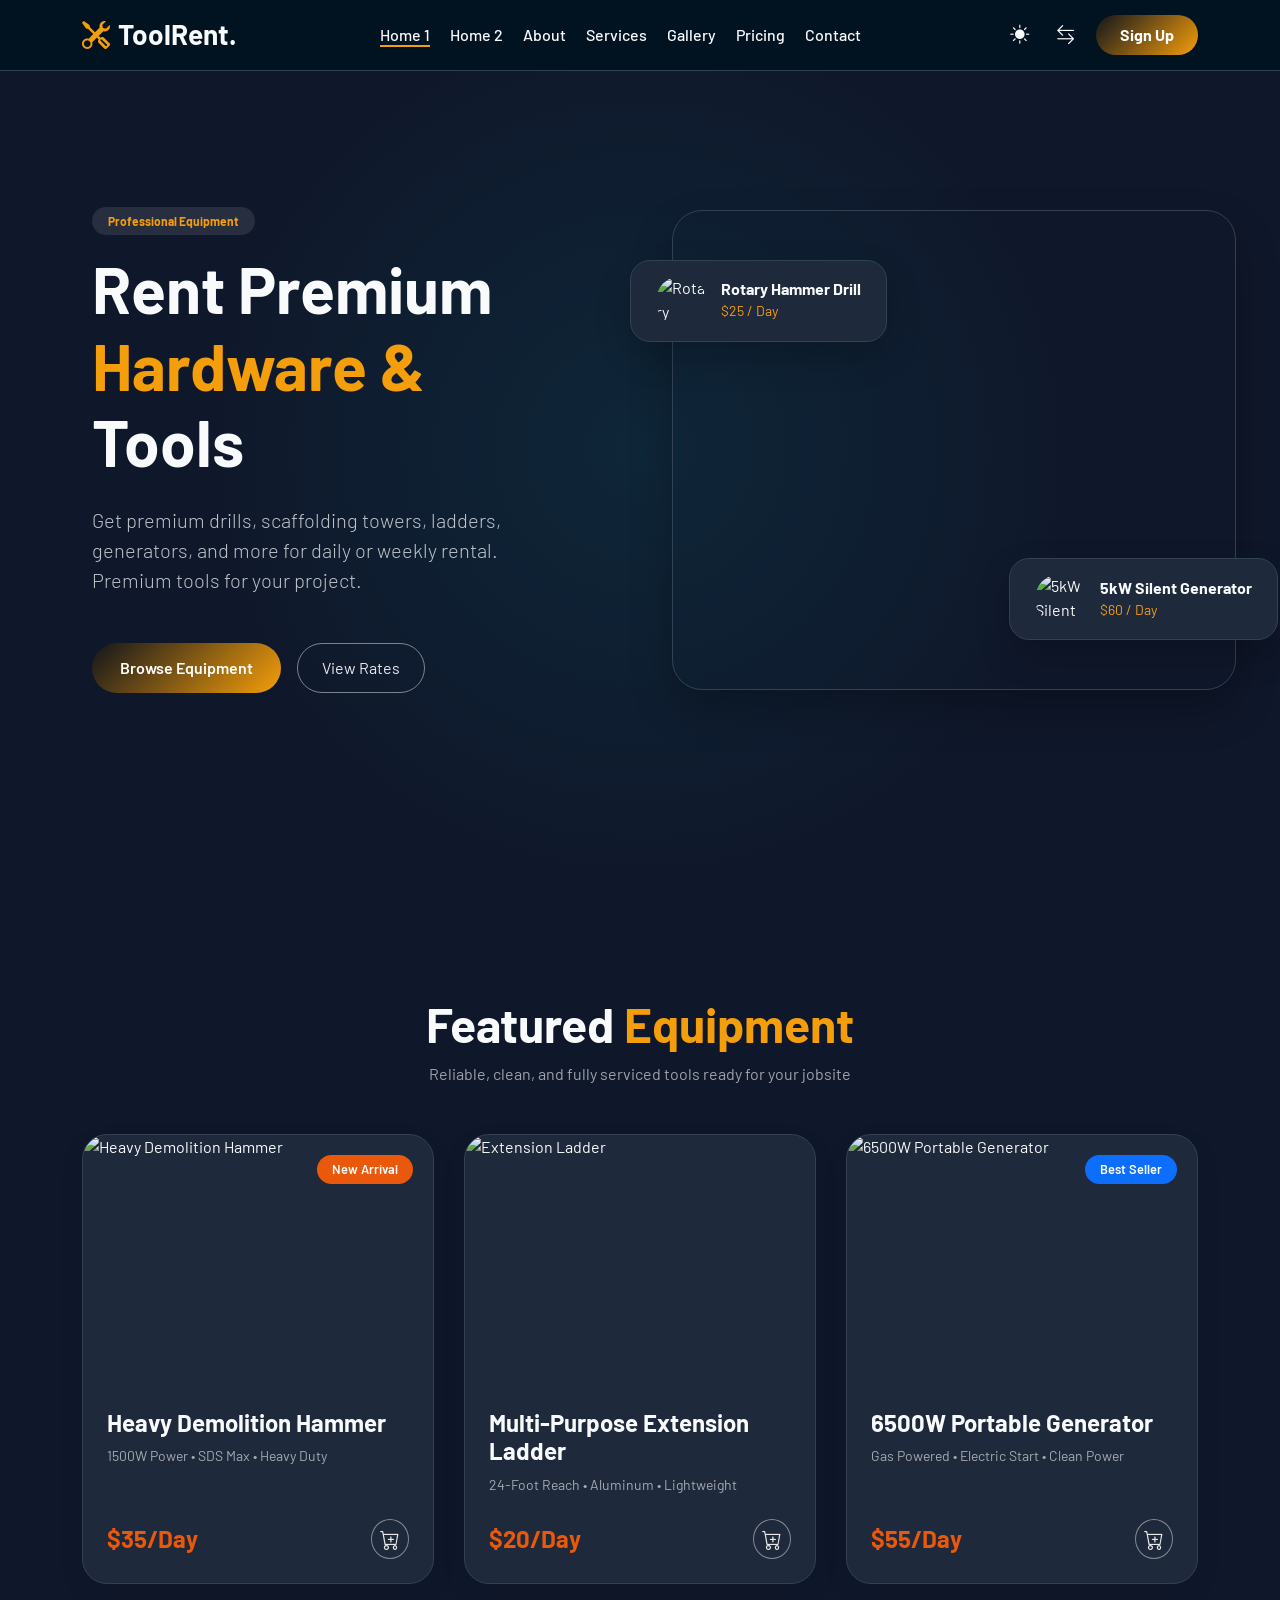
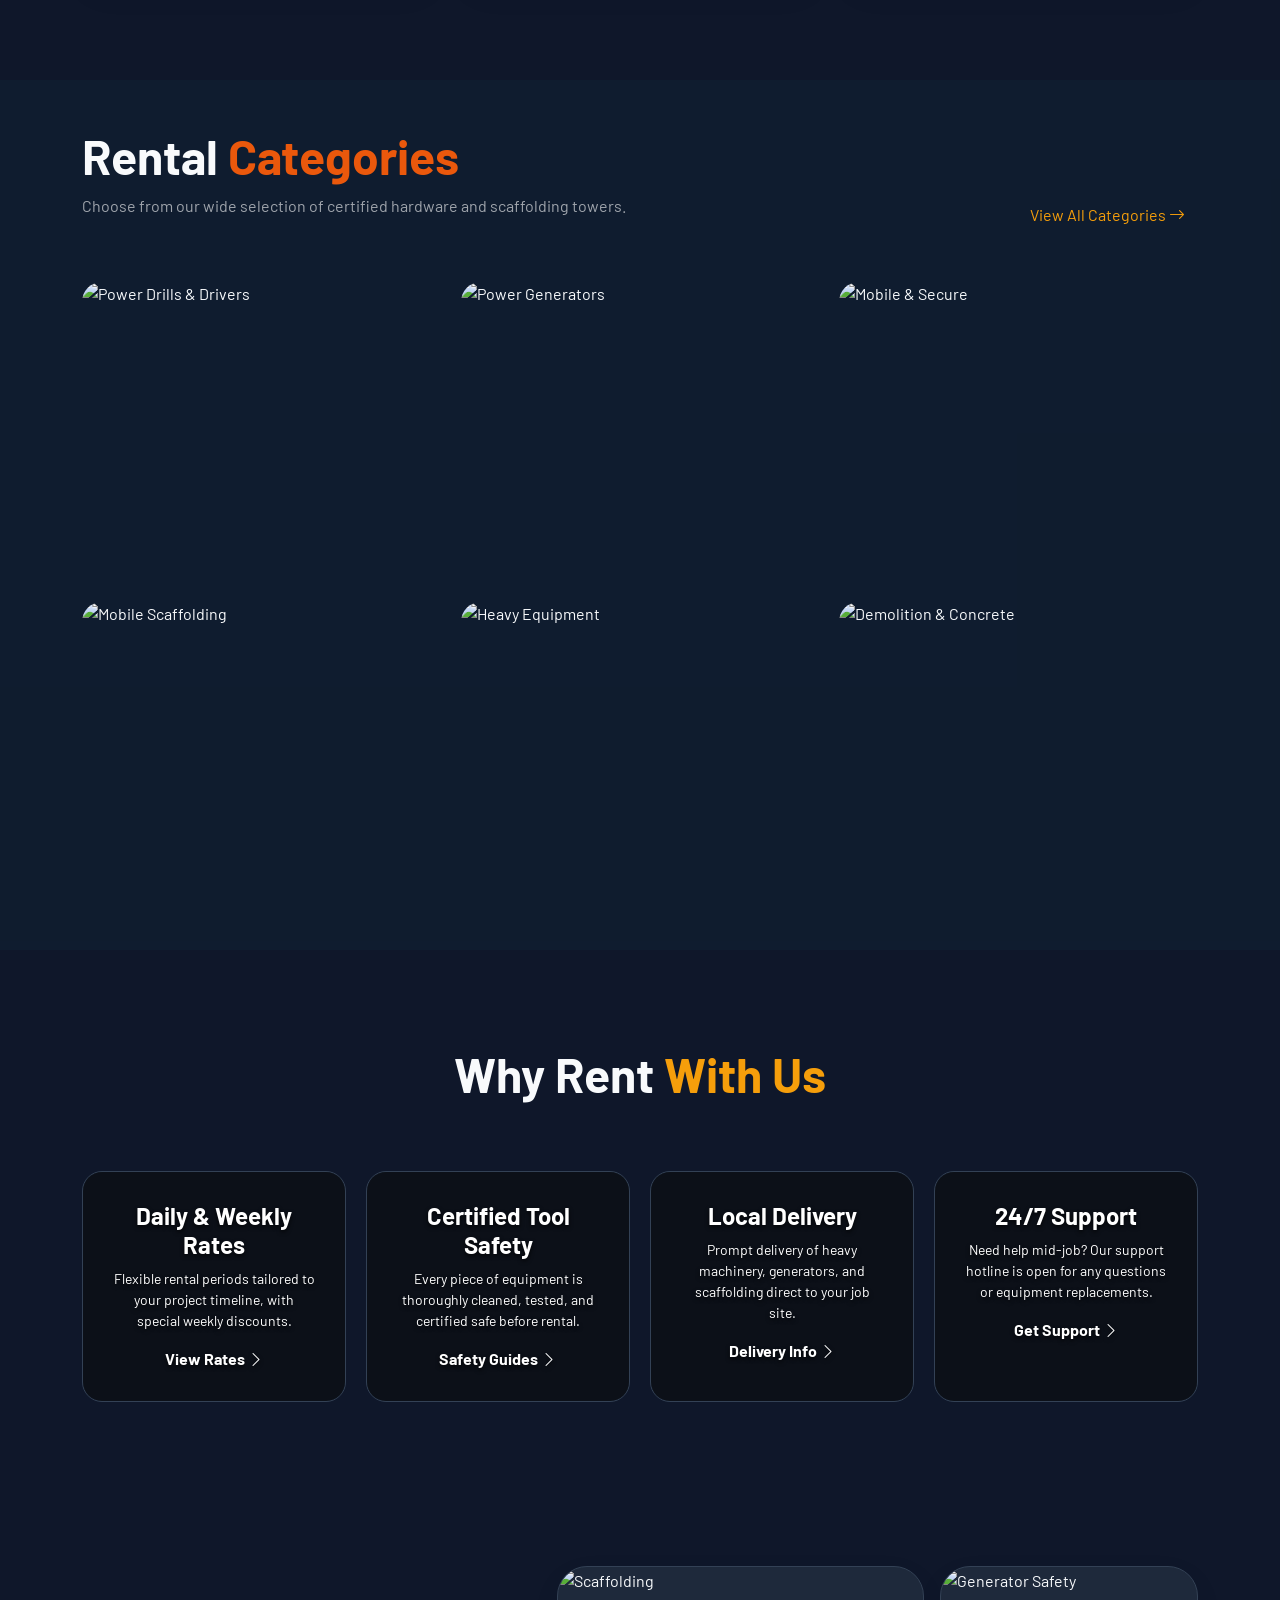
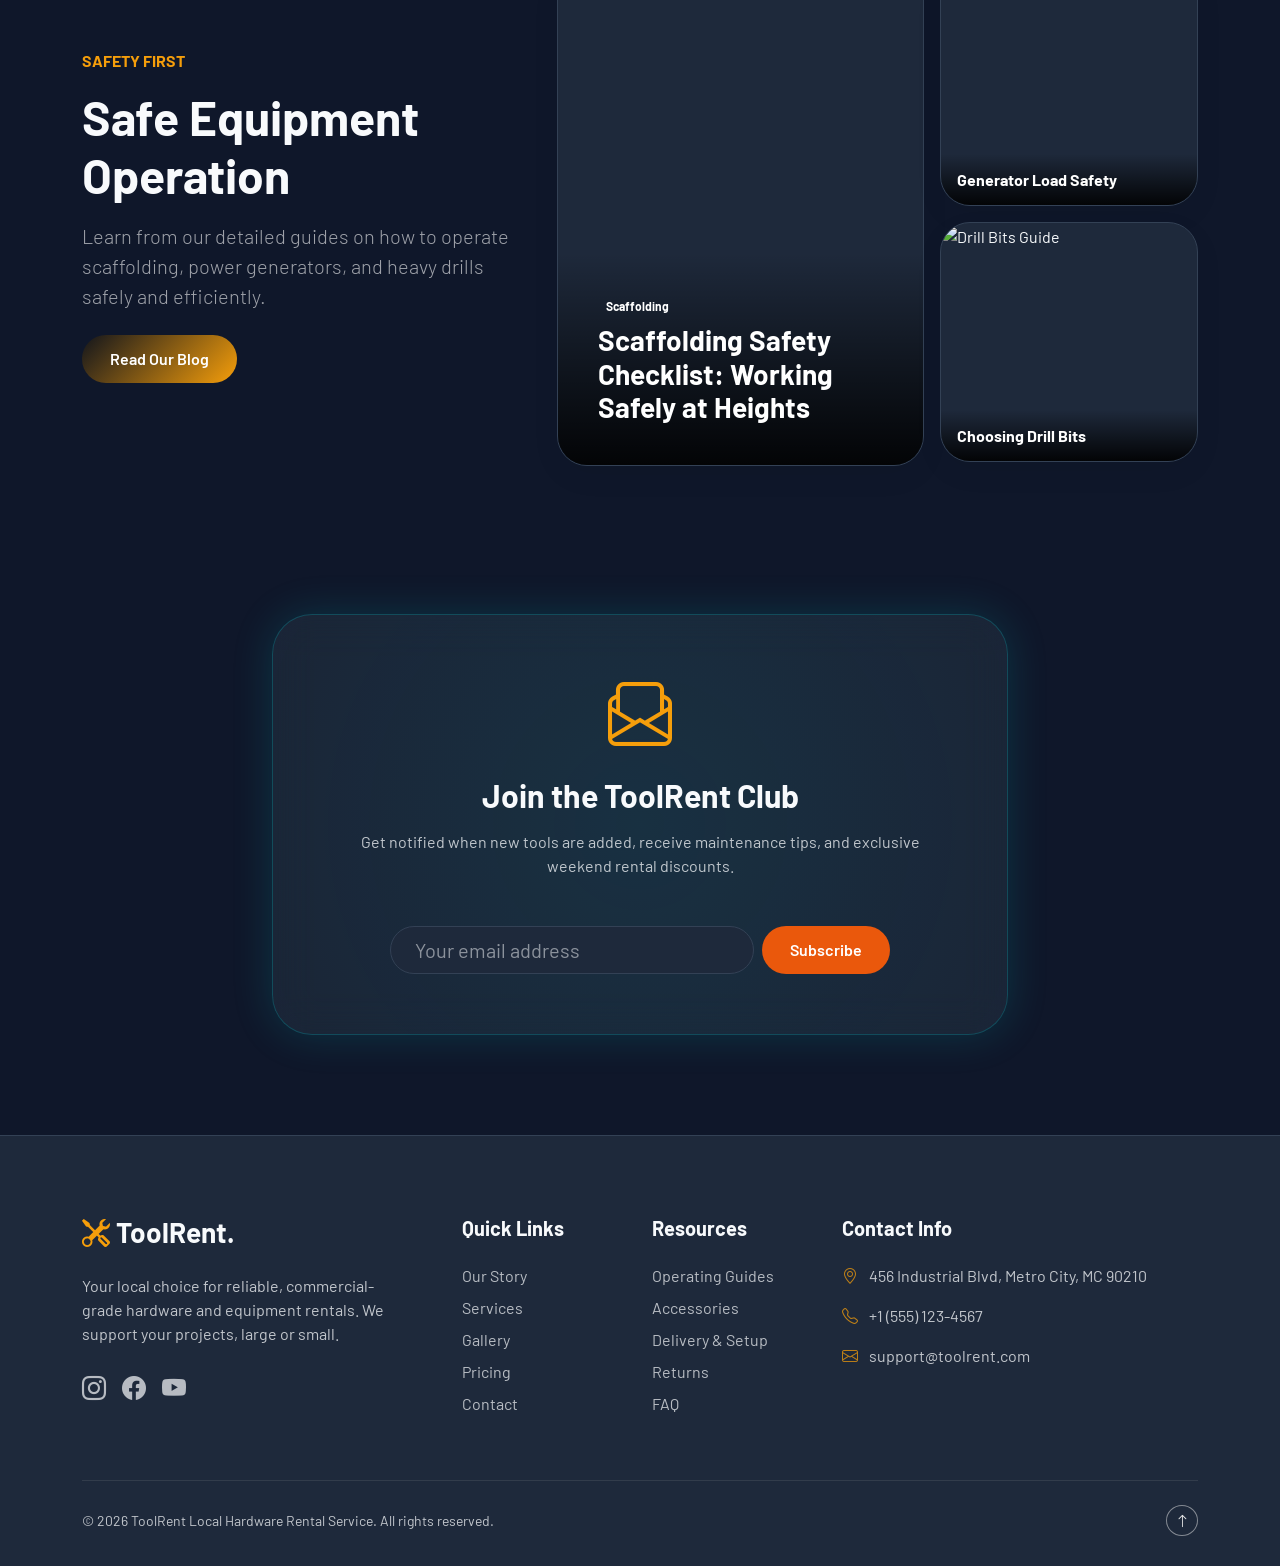
==== index.html @ 6b08fe70 "Complete rebranding to Local Hardware Rental Service: remove aquatic themes, fix images, styling, an" ====
<!DOCTYPE html>

<html data-theme="dark" lang="en">

<head>
    <meta charset="utf-8" />
    <meta content="width=device-width, initial-scale=1.0" name="viewport" />
    <title>Local Hardware Rental Service | ToolRent</title>
    <link rel="icon" href="favicon.svg" type="image/svg+xml">
    <!-- Bootstrap 5 CSS -->
    <link href="https://cdn.jsdelivr.net/npm/bootstrap@5.3.0/dist/css/bootstrap.min.css" rel="stylesheet" />
    <!-- Bootstrap Icons -->
    <link href="https://cdn.jsdelivr.net/npm/bootstrap-icons@1.10.5/font/bootstrap-icons.css" rel="stylesheet" />
    <!-- Custom CSS -->
    <link href="assets/css/style.css" rel="stylesheet" />
    <!-- Custom Styles for Home 1 specific features -->
    <style>
        /* Section 1: Hero Split-Screen */
        .hero-split {
            display: flex;
            align-items: center;
            min-height: 100vh;
            padding-top: 80px;
            /* Header offset */
            position: relative;
            background: radial-gradient(circle at center, rgba(0, 173, 181, 0.1) 0%, transparent 60%);
        }

        .hero-text-box {
            padding: 5rem;
            position: relative;
            z-index: 2;
        }

        @media (max-width: 1199px) {
            .hero-text-box {
                padding: 3rem;
            }
            .hero-title {
                font-size: 3rem !important;
            }
        }

        .hero-image-wrapper {
            height: 100%;
            min-height: 500px;
            position: relative;
            display: flex;
            align-items: center;
            justify-content: center;
            padding: 2rem;
        }

        .hero-image-box {
            position: relative;
            width: 100%;
            height: 480px;
            background: url('https://images.pexels.com/photos/162553/keys-workshop-mechanic-tools-162553.jpeg') center/cover no-repeat;
            border-radius: 30px;
            box-shadow: 0 20px 40px rgba(0, 0, 0, 0.25);
            border: 1px solid var(--border-color);
        }

        .floating-tools-card {
            background: var(--card-bg);
            padding: 15px 25px;
            border-radius: 20px;
            position: absolute;
            box-shadow: 0 15px 35px rgba(0, 0, 0, 0.2);
            border: 1px solid var(--border-color);
            z-index: 3;
            display: flex;
            align-items: center;
            gap: 15px;
        }

        .floating-tools-card img {
            width: 50px;
            height: 50px;
            border-radius: 50%;
            object-fit: cover;
        }

        .ffc-1 {
            top: 15%;
            left: -10px;
            animation: float 5s ease-in-out infinite;
        }

        .ffc-2 {
            bottom: 15%;
            right: -10px;
            animation: float 7s ease-in-out infinite reverse;
        }

        @media (max-width: 991px) {
            .ffc-1 { left: 20px; }
            .ffc-2 { right: 20px; }
            .hero-text-box { padding: 3rem 1.5rem; }
        }

        @media (max-width: 767px) {
            .ffc-1 { left: 10px; top: 10%; }
            .ffc-2 { right: 10px; bottom: 10%; }
            .hero-text-box { padding: 2rem 1rem; }
            .hero-title { font-size: 2.2rem !important; }
        }

        /* Section 2: Product Stagger */
        .tools-grid {
            display: grid;
            grid-template-columns: repeat(auto-fit, minmax(280px, 1fr));
            gap: 30px;
        }

        .tools-card {
            border-radius: 25px;
            overflow: hidden;
            position: relative;
            background: var(--card-bg);
            border: 1px solid var(--border-color);
            display: flex;
            flex-direction: column;
            height: 100%;
        }

        .tools-card img {
            width: 100%;
            height: 250px;
            object-fit: cover;
            transition: transform 0.5s;
        }

        .tools-card:hover img {
            transform: scale(1.1);
        }

        .tools-badge {
            position: absolute;
            top: 20px;
            right: 20px;
            background: var(--color-accent);
            color: #fff;
            padding: 5px 15px;
            border-radius: 20px;
            font-size: 0.8rem;
            font-weight: 600;
        }

        /* Section 3: tool Grid */
        .tool-masonry {
            display: grid;
            grid-template-columns: repeat(3, 1fr);
            grid-auto-rows: 300px;
            gap: 20px;
        }

        @media (max-width: 991px) {
            .tool-masonry {
                grid-template-columns: repeat(2, 1fr);
            }
        }

        @media (max-width: 767px) {
            .tool-masonry {
                grid-template-columns: 1fr;
            }
        }

        .masonry-item {
            border-radius: 20px;
            overflow: hidden;
            position: relative;
            height: 100%;
        }

        .masonry-item img {
            width: 100%;
            height: 100%;
            object-fit: cover;
            display: block;
        }

        .masonry-overlay {
            position: absolute;
            inset: 0;
            background: linear-gradient(to top, var(--color-primary), transparent);
            opacity: 0;
            transition: opacity 0.4s ease;
            display: flex;
            align-items: flex-end;
            padding: 20px;
        }

        .masonry-item:hover .masonry-overlay {
            opacity: 1;
        }

        /* Section 4: Equipment Grid */
        .equip-slider {
            display: grid;
            grid-template-columns: repeat(4, 1fr);
            gap: 20px;
            padding: 20px 0;
        }

        @media (max-width: 1024px) {
            .equip-slider {
                grid-template-columns: repeat(2, 1fr);
            }
        }

        @media (max-width: 768px) {
            .equip-slider {
                grid-template-columns: 1fr;
            }
        }

        .equip-card {
            background-color: var(--card-bg);
            border-radius: 20px;
            padding: 30px;
            border: 1px solid var(--border-color);
            transition: 0.3s;
            background-size: cover;
            background-position: center;
            position: relative;
            z-index: 1;
            overflow: hidden;
        }

        .equip-card::before {
            content: '';
            position: absolute;
            top: 0; left: 0; right: 0; bottom: 0;
            background-color: #000;
            opacity: 0.6; /* Consistent dark overlay ensures white text is always legible */
            z-index: -1;
            transition: 0.3s;
        }
        
        /* Ensure all text is above the overlay and always white for contrast against images */
        .equip-card > * {
            position: relative;
            z-index: 2;
        }
        
        .equip-card h4, 
        .equip-card p, 
        .equip-card a {
            color: #fff !important;
            text-shadow: 0 2px 4px rgba(0,0,0,0.8);
            transition: 0.3s;
        }
        
        .equip-card:hover::before {
            opacity: 0.3; /* Reveal more of the background image on hover */
        }
        
        .equip-card:hover {
            transform: translateY(-5px);
            box-shadow: 0 10px 25px rgba(0,0,0,0.3);
        }
        
        .equip-card:hover h4, 
        .equip-card:hover p, 
        .equip-card:hover a {
            text-shadow: 0 2px 8px rgba(0,0,0,0.9);
        }
        /* Section 5: Magazine Layout */
        .magazine-main {
            border-radius: 30px;
            overflow: hidden;
            height: 500px;
            position: relative;
        }

        .magazine-main img {
            width: 100%;
            height: 100%;
            object-fit: cover;
        }

        .magazine-content {
            position: absolute;
            bottom: 0;
            left: 0;
            width: 100%;
            padding: 40px;
            background: linear-gradient(to top, rgba(0, 0, 0, 0.9), transparent);
            color: #fff;
        }

        /* Section 6: Newsletter Glowing */
        .newsletter-section {
            padding: 100px 0;
            position: relative;
        }

        .glow-card {
            background: rgba(255, 255, 255, 0.05);
            backdrop-filter: blur(20px);
            border: 1px solid rgba(0, 173, 181, 0.3);
            border-radius: 40px;
            padding: 60px;
            box-shadow: 0 0 40px rgba(0, 173, 181, 0.2);
            position: relative;
            overflow: hidden;
        }

        @media (max-width: 575.98px) {
            .glow-card {
                padding: 30px 20px;
            }
        }

        .glow-card::before {
            content: '';
            position: absolute;
            top: -50%;
            left: -50%;
            width: 200%;
            height: 200%;
            background: radial-gradient(circle, rgba(0, 173, 181, 0.1) 0%, transparent 60%);
            animation: rotate 10s linear infinite;
        }

        @keyframes rotate {
            100% {
                transform: rotate(360deg);
            }
        }
    </style>
</head>

<body>
    <!-- Header -->
    <header class="header">
        <div class="container d-flex align-items-center justify-content-between">
            <a class="logo text-decoration-none" href="index.html">
                <h3 class="m-0 fw-bold d-flex align-items-center gap-2">
                    <i class="bi bi-tools text-secondary-custom"></i>
                    <span>ToolRent.</span>
                </h3>
            </a>
            <nav class="header-nav">
                <a class="nav-link active" href="index.html">Home 1</a>
                <a class="nav-link" href="home-2.html">Home 2</a>
                <a class="nav-link" href="about.html">About</a>
                <a class="nav-link" href="services.html">Services</a>
                <a class="nav-link" href="gallery.html">Gallery</a>
                <a class="nav-link" href="pricing.html">Pricing</a>
                <a class="nav-link" href="contact.html">Contact</a>
            </nav>
            <div class="controls">
                <button id="theme-toggle" class="theme-btn header-controls-btn theme-toggle"><i
                        class="bi bi-sun-fill"></i></button>
                <button id="rtl-toggle" class="rtl-btn header-controls-btn rtl-toggle"><i
                        class="bi bi-arrow-left-right"></i></button>
                <a href="signup.html"
                    class="btn-primary-custom header-auth-btn rounded-pill px-4 py-2 text-decoration-none fw-bold text-white">Sign
                    Up</a>
                <button class="btn btn-outline-secondary mobile-toggle-btn ms-2" type="button"
                    data-bs-toggle="offcanvas" data-bs-target="#mobileMenu" style="display: none;">
                    <i class="bi bi-list fs-3"></i>
                </button>
            </div>
        </div>
    </header>
    <!-- Mobile Offcanvas Menu -->
    <div class="offcanvas offcanvas-end" id="mobileMenu" style="background-color: var(--bg-color);" tabindex="-1">
        <div class="offcanvas-header border-bottom border-secondary">
            <h5 class="offcanvas-title fw-bold"><i class="bi bi-tools text-secondary-custom"></i> ToolRent.</h5>
            <button aria-label="Close" class="btn-close" data-bs-dismiss="offcanvas"
                style="filter: invert(var(--bs-body-color-rgb));" type="button"></button>
        </div>
        <div class="offcanvas-body">
            <div class="d-flex flex-column gap-3 fs-5">
                <a href="index.html" class="text-decoration-none" style="color: var(--text-color)">Home 1</a>
                <a href="home-2.html" class="text-decoration-none" style="color: var(--text-color)">Home 2</a>
                <a href="about.html" class="text-decoration-none" style="color: var(--text-color)">About</a>
                <a href="services.html" class="text-decoration-none" style="color: var(--text-color)">Services</a>
                <a href="gallery.html" class="text-decoration-none" style="color: var(--text-color)">Gallery</a>
                <a href="pricing.html" class="text-decoration-none" style="color: var(--text-color)">Pricing</a>
                <a href="contact.html" class="text-decoration-none" style="color: var(--text-color)">Contact</a>
                <a href="login.html" class="btn-primary-custom text-center mt-4">Login</a>
                <div
                    class="mobile-toggles mt-auto pt-4 border-top border-secondary d-flex justify-content-center gap-3">
                    <button class="theme-btn theme-toggle btn btn-outline-secondary rounded-circle"
                        style="width: 50px; height: 50px;"><i class="bi bi-sun-fill"></i></button>
                    <button class="rtl-btn rtl-toggle btn btn-outline-secondary rounded-circle"
                        style="width: 50px; height: 50px;"><i class="bi bi-arrow-left-right"></i></button>
                </div>
            </div>
        </div>
    </div>
    <!-- Section 1: Hero Split-Screen -->
    <div class="container-fluid overflow-hidden">
        <section class="hero-split m-0 p-0 row gx-0">
            <div class="col-lg-6 hero-text-box">
                <span
                    class="badge bg-secondary mb-3 px-3 py-2 rounded-pill bg-opacity-25 text-secondary-custom reveal-fade-up">Professional Equipment</span>
                <h1 class="display-3 fw-bold mb-4 reveal-fade-up hero-title" style="transition-delay: 0.1s;">Rent Premium
                    <span class="text-secondary-custom">Hardware &</span> Tools
                </h1>
                <p class="lead mb-5 opacity-75 reveal-fade-up" style="transition-delay: 0.2s;">Get premium drills, scaffolding towers, ladders, generators, and more for daily or weekly rental. Premium tools for your project.</p>
                <div class="d-flex flex-column flex-md-row gap-3 reveal-fade-up" style="transition-delay: 0.3s;">
                    <a class="btn-primary-custom" href="services.html">Browse Equipment</a>
                    <a class="btn btn-outline-secondary rounded-pill px-4 d-inline-flex align-items-center justify-content-center" style="padding-top: 12px; padding-bottom: 12px; color: var(--text-color); border-color: var(--border-color);" href="about.html">View Rates</a>
                </div>
            </div>
            <div class="col-lg-6 hero-image-wrapper position-relative">
                <div class="hero-image-box"></div>
                <div class="floating-tools-card ffc-1">
                    <img alt="Rotary Hammer Drill" src="https://images.pexels.com/photos/2091374/pexels-photo-2091374.jpeg" />
                    <div>
                        <h6 class="mb-0 fw-bold">Rotary Hammer Drill</h6>
                        <small class="text-secondary-custom">$25 / Day</small>
                    </div>
                </div>
                <div class="floating-tools-card ffc-2">
                    <img alt="5kW Silent Generator" src="https://images.pexels.com/photos/257736/pexels-photo-257736.jpeg" />
                    <div>
                        <h6 class="mb-0 fw-bold">5kW Silent Generator</h6>
                        <small class="text-secondary-custom">$60 / Day</small>
                    </div>
                </div>
            </div>
        </section>
    </div>
    <!-- Section 2: Featured Tropical tools -->
    <section class="py-5 my-5">
        <div class="container">
            <div class="text-center mb-5 reveal-fade-up">
                <h2 class="display-5 fw-bold">Featured <span class="text-secondary-custom">Equipment</span></h2>
                <p class="text-muted">Reliable, clean, and fully serviced tools ready for your jobsite</p>
            </div>
            <div class="tools-grid">
                <!-- Card 1 -->
                <div class="tools-card premium-card reveal-fade-up" style="transition-delay: 0s;">
                    <div class="tools-badge">New Arrival</div>
                    <img alt="Heavy Demolition Hammer" src="https://images.pexels.com/photos/8005400/pexels-photo-8005400.jpeg" />
                    <div class="p-4 d-flex flex-column flex-grow-1">
                        <h4 class="fw-bold">Heavy Demolition Hammer</h4>
                        <p class="text-muted mb-4 small">1500W Power • SDS Max • Heavy Duty</p>
                        <div class="d-flex justify-content-between align-items-center mt-auto">
                            <span class="fs-4 fw-bold text-accent-custom">$35/Day</span>
                            <button class="btn btn-sm btn-outline-secondary rounded-circle"><i
                                    class="bi bi-cart-plus fs-5"></i></button>
                        </div>
                    </div>
                </div>
                <!-- Card 2 -->
                <div class="tools-card premium-card reveal-fade-up" style="transition-delay: 0.15s;">
                    <img alt="Extension Ladder" src="https://images.pexels.com/photos/4792521/pexels-photo-4792521.jpeg" />
                    <div class="p-4 d-flex flex-column flex-grow-1">
                        <h4 class="fw-bold">Multi-Purpose Extension Ladder</h4>
                        <p class="text-muted mb-4 small">24-Foot Reach • Aluminum • Lightweight</p>
                        <div class="d-flex justify-content-between align-items-center mt-auto">
                            <span class="fs-4 fw-bold text-accent-custom">$20/Day</span>
                            <button class="btn btn-sm btn-outline-secondary rounded-circle"><i
                                    class="bi bi-cart-plus fs-5"></i></button>
                        </div>
                    </div>
                </div>
                <!-- Card 3 -->
                <div class="tools-card premium-card reveal-fade-up" style="transition-delay: 0.3s;">
                    <div class="tools-badge bg-primary">Best Seller</div>
                    <img alt="6500W Portable Generator" src="https://images.pexels.com/photos/3760067/pexels-photo-3760067.jpeg" />
                    <div class="p-4 d-flex flex-column flex-grow-1">
                        <h4 class="fw-bold">6500W Portable Generator</h4>
                        <p class="text-muted mb-4 small">Gas Powered • Electric Start • Clean Power</p>
                        <div class="d-flex justify-content-between align-items-center mt-auto">
                            <span class="fs-4 fw-bold text-accent-custom">$55/Day</span>
                            <button class="btn btn-sm btn-outline-secondary rounded-circle"><i
                                    class="bi bi-cart-plus fs-5"></i></button>
                        </div>
                    </div>
                </div>
            </div>
        </div>
    </section>
    <!-- Section 3: tool Collection Showcase -->
    <section class="py-5" style="background-color: rgba(0, 173, 181, 0.03);">
        <div class="container">
            <div class="d-flex justify-content-between align-items-end mb-5 reveal-fade-right">
                <div>
                    <h2 class="display-5 fw-bold mb-0">Rental <span class="text-accent-custom">Categories</span></h2>
                    <p class="text-muted mt-2">Choose from our wide selection of certified hardware and scaffolding towers.</p>
                </div>
                <a class="btn btn-link text-secondary-custom text-decoration-none" href="gallery.html">View All Categories
                    <i class="bi bi-arrow-right"></i></a>
            </div>
            <div class="tool-masonry">
                <div class="masonry-item reveal-zoom-in" style="transition-delay: 0s;">
                    <img alt="Power Drills & Drivers" src="https://images.pexels.com/photos/2091374/pexels-photo-2091374.jpeg" />
                    <div class="masonry-overlay">
                        <div>
                            <h5 class="text-white fw-bold mb-1">Power Drills & Drivers</h5>
                            <span class="text-white opacity-75">Cordless & Corded</span>
                        </div>
                    </div>
                </div>
                <div class="masonry-item reveal-zoom-in" style="transition-delay: 0.1s;">
                    <img alt="Power Generators" src="https://images.pexels.com/photos/257736/pexels-photo-257736.jpeg" />
                    <div class="masonry-overlay">
                        <div>
                            <h5 class="text-white fw-bold mb-1">Power Generators</h5>
                            <span class="text-white opacity-75">Silent & Heavy Duty</span>
                        </div>
                    </div>
                </div>
                <div class="masonry-item reveal-zoom-in" style="transition-delay: 0.2s;">
                    <img alt="Mobile & Secure" src="https://images.pexels.com/photos/4792521/pexels-photo-4792521.jpeg" />
                    <div class="masonry-overlay">
                        <div>
                            <h5 class="text-white fw-bold mb-1">Ladders & Platforms</h5>
                            <span class="text-white opacity-75">Aluminum Extension</span>
                        </div>
                    </div>
                </div>
                <div class="masonry-item reveal-zoom-in" style="transition-delay: 0.3s;">
                    <img alt="Mobile Scaffolding"
                        src="https://images.pexels.com/photos/1590067/pexels-photo-1590067.jpeg" />
                    <div class="masonry-overlay">
                        <div>
                            <h5 class="text-white fw-bold mb-1">Steel Scaffolding Towers</h5>
                            <span class="text-white opacity-75">Mobile & Secure</span>
                        </div>
                    </div>
                </div>
                <div class="masonry-item reveal-zoom-in" style="transition-delay: 0.4s;">
                    <img alt="Heavy Equipment" src="https://images.pexels.com/photos/8960867/pexels-photo-8960867.jpeg" />
                    <div class="masonry-overlay">
                        <div>
                            <h5 class="text-white fw-bold mb-1">NSA Heavy Equipment</h5>
                            <span class="text-white opacity-75">Harnesses & Helmets</span>
                        </div>
                    </div>
                </div>
                <div class="masonry-item reveal-zoom-in" style="transition-delay: 0.5s;">
                    <img alt="Demolition & Concrete" src="https://images.pexels.com/photos/2219024/pexels-photo-2219024.jpeg" />
                    <div class="masonry-overlay">
                        <div>
                            <h5 class="text-white fw-bold mb-1">Demolition & Concrete Display</h5>
                            <span class="text-white opacity-75">Breaker Hammers & Mixers</span>
                        </div>
                    </div>
                </div>
            </div>
        </div>
    </section>
    <!-- Section 4: tool fleet Equipment Showcase -->
    <section class="py-5 my-5">
        <div class="container">
            <h2 class="display-5 fw-bold text-center mb-5 reveal-fade-up">Why Rent <span class="text-secondary-custom">With Us</span></h2>
            <div class="equip-slider reveal-fade-left">
                <!-- Slide 1 -->
                <div class="equip-card text-center" style="background-image: url('https://images.pexels.com/photos/7186211/pexels-photo-7186211.jpeg');">
                    <h4 class="fw-bold">Daily & Weekly Rates</h4>
                    <p class="text-muted small">Flexible rental periods tailored to your project timeline, with special weekly discounts.</p>
                    <a class="text-decoration-none fw-bold" href="#">View Rates <i class="bi bi-chevron-right"></i></a>
                </div>
                <!-- Slide 2 -->
                <div class="equip-card text-center" style="background-image: url('https://images.pexels.com/photos/2091374/pexels-photo-2091374.jpeg');">
                    <h4 class="fw-bold">Certified Tool Safety</h4>
                    <p class="text-muted small">Every piece of equipment is thoroughly cleaned, tested, and certified safe before rental.</p>
                    <a class="text-decoration-none fw-bold" href="#">Safety Guides <i class="bi bi-chevron-right"></i></a>
                </div>
                <!-- Slide 3 -->
                <div class="equip-card text-center" style="background-image: url('https://images.pexels.com/photos/1590067/pexels-photo-1590067.jpeg');">
                    <h4 class="fw-bold">Local Delivery</h4>
                    <p class="text-muted small">Prompt delivery of heavy machinery, generators, and scaffolding direct to your job site.</p>
                    <a class="text-decoration-none fw-bold" href="#">Delivery Info <i class="bi bi-chevron-right"></i></a>
                </div>
                <!-- Slide 4 -->
                <div class="equip-card text-center" style="background-image: url('https://images.pexels.com/photos/257736/pexels-photo-257736.jpeg');">
                    <h4 class="fw-bold">24/7 Support</h4>
                    <p class="text-muted small">Need help mid-job? Our support hotline is open for any questions or equipment replacements.</p>
                    <a class="text-decoration-none fw-bold" href="#">Get Support <i class="bi bi-chevron-right"></i></a>
                </div>
            </div>
        </div>
    </section>
    <!-- Section 5: Operating Guides Preview -->
    <section class="py-5">
        <div class="container">
            <div class="row align-items-center">
                <div class="col-lg-5 mb-5 mb-lg-0 reveal-fade-right">
                    <span class="text-secondary-custom fw-bold text-uppercase tracking-wider">Safety First</span>
                    <h2 class="display-5 fw-bold my-3">Safe Equipment <br />Operation</h2>
                    <p class="lead text-muted mb-4">Learn from our detailed guides on how to operate scaffolding, power generators, and heavy drills safely and efficiently.</p>
                    <a class="btn-primary-custom" href="#">Read Our Blog</a>
                </div>
                <div class="col-lg-7 reveal-fade-left">
                    <div class="row g-3">
                        <div class="col-md-7">
                            <div class="magazine-main premium-card">
                                <img alt="Scaffolding"
                                    src="https://images.pexels.com/photos/2219024/pexels-photo-2219024.jpeg" />
                                <div class="magazine-content">
                                    <span class="badge bg-accent-custom mb-2">Scaffolding</span>
                                    <h3 class="fw-bold text-white mb-0">Scaffolding Safety Checklist: Working Safely at Heights</h3>
                                </div>
                            </div>
                        </div>
                        <div class="col-md-5 d-flex flex-column gap-3">
                            <div class="magazine-main premium-card" style="height: 240px;">
                                <img alt="Generator Safety" src="https://images.pexels.com/photos/257736/pexels-photo-257736.jpeg" />
                                <div class="magazine-content p-3">
                                    <h5 class="fw-bold text-white mb-0 fs-6">Generator Load Safety</h5>
                                </div>
                            </div>
                            <div class="magazine-main premium-card" style="height: 240px;">
                                <img alt="Drill Bits Guide" src="https://images.pexels.com/photos/8005400/pexels-photo-8005400.jpeg" />
                                <div class="magazine-content p-3">
                                    <h5 class="fw-bold text-white mb-0 fs-6">Choosing Drill Bits</h5>
                                </div>
                            </div>
                        </div>
                    </div>
                </div>
            </div>
        </div>
    </section>
    <!-- Section 6: Newsletter CTA -->
    <section class="newsletter-section">
        <div class="container">
            <div class="row justify-content-center">
                <div class="col-lg-8">
                    <div class="glow-card text-center reveal-zoom-in">
                        <div class="position-relative z-2">
                            <i class="bi bi-envelope-paper display-3 text-secondary-custom mb-4 d-inline-block"></i>
                            <h2 class="fw-bold mb-3">Join the ToolRent Club</h2>
                            <p class="mb-5 opacity-75">Get notified when new tools are added, receive maintenance tips, and exclusive weekend rental discounts.</p>
                            <form class="d-flex gap-2 max-w-500 mx-auto" style="max-width: 500px;">
                                <input class="form-control form-control-lg rounded-pill px-4"
                                    placeholder="Your email address" required=""
                                    style="background: var(--card-bg); color: var(--text-color); border: 1px solid var(--border-color);"
                                    type="email" />
                                <button class="btn-accent-custom" type="submit">Subscribe</button>
                            </form>
                        </div>
                    </div>
                </div>
            </div>
        </div>
    </section>
    <!-- Footer -->
    <footer class="footer">
        <div class="container">
            <div class="row gy-5">
                <div class="col-lg-4 pe-lg-5">
                    <h3 class="fw-bold text-white mb-4"><i class="bi bi-tools text-secondary-custom"></i> ToolRent.</h3>
                    <p class="opacity-75 mb-4">Your local choice for reliable, commercial-grade hardware and equipment rentals. We support your projects, large or small.</p>
                    <div class="d-flex gap-3">
                        <a class="fs-4" href="#"><i class="bi bi-instagram"></i></a>
                        <a class="fs-4" href="#"><i class="bi bi-facebook"></i></a>
                        <a class="fs-4" href="#"><i class="bi bi-youtube"></i></a>
                    </div>
                </div>
                <div class="col-lg-2 col-md-4">
                    <h5 class="text-white fw-bold mb-4">Quick Links</h5>
                    <ul class="list-unstyled d-flex flex-column gap-2">
                        <li><a class="text-decoration-none" href="about.html">Our Story</a></li>
                        <li><a class="text-decoration-none" href="services.html">Services</a></li>
                        <li><a class="text-decoration-none" href="gallery.html">Gallery</a></li>
                        <li><a class="text-decoration-none" href="pricing.html">Pricing</a></li>
                        <li><a class="text-decoration-none" href="contact.html">Contact</a></li>
                    </ul>
                </div>
                <div class="col-lg-2 col-md-4">
                    <h5 class="text-white fw-bold mb-4">Resources</h5>
                    <ul class="list-unstyled d-flex flex-column gap-2">
                        <li><a class="text-decoration-none" href="#">Operating Guides</a></li>
                        <li><a class="text-decoration-none" href="#">Accessories</a></li>
                        <li><a class="text-decoration-none" href="#">Delivery & Setup</a></li>
                        <li><a class="text-decoration-none" href="#">Returns</a></li>
                        <li><a class="text-decoration-none" href="#">FAQ</a></li>
                    </ul>
                </div>
                <div class="col-lg-4 col-md-4">
                    <h5 class="text-white fw-bold mb-4">Contact Info</h5>
                    <ul class="list-unstyled d-flex flex-column gap-3 opacity-75">
                        <li><i class="bi bi-geo-alt me-2 text-secondary-custom"></i> 456 Industrial Blvd, Metro City, MC 90210
                        </li>
                        <li><i class="bi bi-telephone me-2 text-secondary-custom"></i> +1 (555) 123-4567</li>
                        <li><i class="bi bi-envelope me-2 text-secondary-custom"></i> support@toolrent.com</li>
                    </ul>
                </div>
            </div>
            <hr class="mt-5 mb-4 border-secondary opacity-25" />
            <div class="row align-items-center">
                <div class="col-md-6 text-center text-md-start">
                    <p class="mb-0 opacity-75 small">© 2026 ToolRent Local Hardware Rental Service. All rights reserved.</p>
                </div>
                <div class="col-md-6 text-center text-md-end mt-3 mt-md-0">
                    <button class="btn btn-sm btn-outline-secondary rounded-circle"
                        onclick="window.scrollTo({top: 0, behavior: 'smooth'});"><i class="bi bi-arrow-up"></i></button>
                </div>
            </div>
        </div>
    </footer>
    <!-- Bootstrap 5 JS Bundle -->
    <script src="https://cdn.jsdelivr.net/npm/bootstrap@5.3.0/dist/js/bootstrap.bundle.min.js"></script>
    <!-- Custom JS -->
    <script src="assets/js/main.js"></script>
</body>

</html>
---- assets/css/style.css ----
@import url('https://fonts.googleapis.com/css2?family=Barlow:wght@300;400;500;600;700;800&display=swap');

/* Global Responsiveness & Reset */
*, *::before, *::after {
  box-sizing: border-box;
}

html, body {
  max-width: 100vw;
  width: 100%;
  overflow-x: hidden;
  position: relative;
}

img, video {
  max-width: 100%;
  height: auto;
}

:root {
  /* Colors */
  --color-primary: #12151c; /* Heavy Steel Black */
  --color-secondary: #f59e0b; /* Construction Gold/Amber */
  --color-accent: #ea580c; /* High-Visibility Orange */
  
  --color-bg-light: #f8fafc; /* Cool Slate Light */
  --color-text-light: #0f172a; /* Dark Slate Text */
  --color-card-light: #ffffff;
  --color-border-light: #e2e8f0;

  --color-bg-dark: #0f172a; /* Dark Slate Background */
  --color-text-dark: #f8fafc;
  --color-card-dark: #1e293b;
  --color-border-dark: #334155;

  /* Typography */
  --font-primary: 'Barlow', sans-serif;

  /* Theme Defaults (Light) */
  --bg-color: var(--color-bg-light);
  --text-color: var(--color-text-light);
  --card-bg: var(--color-card-light);
  --border-color: var(--color-border-light);
  --header-bg: rgba(255, 255, 255, 0.9);
}

[data-theme="dark"] {
  --bg-color: var(--color-bg-dark);
  --text-color: var(--color-text-dark);
  --card-bg: var(--color-card-dark);
  --border-color: var(--color-border-dark);
  --header-bg: rgba(0, 18, 32, 0.9);
}

[data-theme="dark"] .text-muted {
  color: rgba(255, 255, 255, 0.6) !important;
}

[data-theme="dark"] .equip-card .text-muted {
  color: #fff !important;
}

[data-theme="dark"] .btn-outline-secondary {
  color: #eaeaea !important;
  border-color: rgba(234, 234, 234, 0.5) !important;
}

[data-theme="dark"] .btn-outline-secondary:hover {
  background-color: #eaeaea !important;
  color: #001220 !important;
}

body {
  font-family: var(--font-primary);
  background-color: var(--bg-color);
  color: var(--text-color);
  transition: background-color 0.3s ease, color 0.3s ease;
  overflow-x: hidden;
  word-wrap: break-word;
  overflow-wrap: break-word;
}

h1, h2, h3, h4, h5, h6 {
  font-weight: 700;
  color: var(--text-color);
}

a {
  text-decoration: none;
  color: var(--color-secondary);
  transition: color 0.3s ease;
}
a:hover {
  color: var(--color-accent);
}

/* Form Controls */
.form-control::placeholder,
.form-select::placeholder,
textarea::placeholder {
  color: var(--text-color) !important;
  opacity: 0.5 !important;
}

/* Base Components */
.btn-primary-custom {
  background: linear-gradient(135deg, var(--color-primary), var(--color-secondary));
  color: #fff;
  border: none;
  padding: 12px 28px;
  border-radius: 30px;
  font-weight: 600;
  text-align: center;
  display: inline-flex;
  justify-content: center;
  align-items: center;
  transition: transform 0.3s ease, box-shadow 0.3s ease;
}
.btn-primary-custom:hover {
  transform: translateY(-3px);
  box-shadow: 0 10px 20px rgba(0, 173, 181, 0.3);
  color: #fff;
}

.btn-accent-custom {
  background-color: var(--color-accent);
  color: #fff;
  border: none;
  padding: 12px 28px;
  border-radius: 30px;
  font-weight: 600;
  transition: transform 0.3s ease, box-shadow 0.3s ease;
}
.btn-accent-custom:hover {
  transform: translateY(-3px);
  box-shadow: 0 10px 20px rgba(255, 87, 34, 0.3);
  color: #fff;
}

/* Header & Nav */
.header {
  position: fixed;
  top: 0;
  left: 0;
  width: 100%;
  z-index: 1000;
  background: var(--header-bg);
  backdrop-filter: blur(15px);
  -webkit-backdrop-filter: blur(15px);
  border-bottom: 1px solid var(--border-color);
  transition: padding 0.3s ease, box-shadow 0.3s ease;
  padding: 15px 0;
}
.header.scrolled {
  padding: 10px 0;
  box-shadow: 0 10px 30px rgba(0,0,0,0.1);
}

/* 1100px Breakpoint for Header Navigation */
@media (max-width: 1099.98px) {
  .header-nav { display: none !important; }
  .header-auth-btn { display: none !important; }
  .header-controls-btn { display: none !important; }
  .header .mobile-toggle-btn { display: inline-flex !important; }
}
@media (min-width: 1100px) {
  .header-nav { display: flex !important; }
  .header-auth-btn { display: inline-flex !important; }
  .header .mobile-toggle-btn { display: none !important; }
}

@media (max-width: 575.98px) {
  .newsletter-section form {
    flex-direction: column !important;
    width: 100%;
  }
  .newsletter-section form input,
  .newsletter-section form button {
    width: 100% !important;
  }
}

.nav-link {
  color: var(--text-color) !important;
  font-weight: 500;
  margin: 0 10px;
  position: relative;
}
.nav-link::after {
  content: '';
  position: absolute;
  bottom: 0;
  left: 0;
  width: 0;
  height: 2px;
  background-color: var(--color-secondary);
  transition: width 0.3s ease;
}
.nav-link:hover::after, .nav-link.active::after {
  width: 100%;
}

/* Theme & RTL Toggles */
.controls {
  display: flex;
  align-items: center;
  gap: 15px;
}
.theme-btn, .rtl-btn {
  background: none;
  border: none;
  font-size: 1.2rem;
  color: var(--text-color);
  cursor: pointer;
  transition: color 0.3s ease;
}
.theme-btn:hover, .rtl-btn:hover {
  color: var(--color-accent);
}

/* Footer */
.footer {
  background-color: var(--card-bg);
  color: var(--text-color);
  padding: 80px 0 30px;
  margin-top: auto;
  border-top: 1px solid var(--border-color);
}
.footer .text-white {
  color: var(--text-color) !important;
}
.footer a {
  color: var(--text-color);
  opacity: 0.7;
}
.footer a:hover {
  color: var(--color-secondary);
  opacity: 1;
}

/* Utilities & Animations */
.premium-card {
  background: var(--card-bg);
  border-radius: 20px;
  overflow: hidden;
  box-shadow: 0 10px 30px rgba(0,0,0,0.05);
  transition: transform 0.4s ease, box-shadow 0.4s ease;
  border: 1px solid var(--border-color);
}
.premium-card:hover {
  transform: translateY(-10px);
  box-shadow: 0 20px 40px rgba(0,0,0,0.1);
}

.glassmorphism {
  background: rgba(255, 255, 255, 0.1);
  backdrop-filter: blur(10px);
  border: 1px solid rgba(255, 255, 255, 0.2);
}
[data-theme="dark"] .glassmorphism {
  background: rgba(0, 18, 32, 0.4);
  border: 1px solid rgba(255, 255, 255, 0.1);
}

/* Animation Classes for Intersection Observer */
.reveal-fade-up {
  opacity: 0;
  transform: translateY(50px);
  transition: all 0.8s cubic-bezier(0.5, 0, 0, 1);
}
.reveal-fade-up.active {
  opacity: 1;
  transform: translateY(0);
}

.reveal-fade-left {
  opacity: 0;
  transform: translateX(-50px);
  transition: all 0.8s cubic-bezier(0.5, 0, 0, 1);
}
.reveal-fade-left.active {
  opacity: 1;
  transform: translateX(0);
}

.reveal-fade-right {
  opacity: 0;
  transform: translateX(50px);
  transition: all 0.8s cubic-bezier(0.5, 0, 0, 1);
}
.reveal-fade-right.active {
  opacity: 1;
  transform: translateX(0);
}

.reveal-zoom-in {
  opacity: 0;
  transform: scale(0.8);
  transition: all 0.8s cubic-bezier(0.5, 0, 0, 1);
}
.reveal-zoom-in.active {
  opacity: 1;
  transform: scale(1);
}

.floating {
  animation: float 6s ease-in-out infinite;
}
@keyframes float {
  0% { transform: translateY(0px); }
  50% { transform: translateY(-20px); }
  100% { transform: translateY(0px); }
}

.bubble {
  position: absolute;
  background: rgba(245, 158, 11, 0.3);
  border-radius: 50%;
  animation: rise linear infinite;
  box-shadow: 0 0 6px rgba(245, 158, 11, 0.6);
}
@keyframes rise {
  0% { bottom: -10px; transform: translateX(0); }
  50% { transform: translateX(20px); }
  100% { bottom: 100%; transform: translateX(-20px); }
}

/* RTL Support */
[dir="rtl"] {
  text-align: right;
}
[dir="rtl"] .reveal-fade-left {
  transform: translateX(50px);
}
[dir="rtl"] .reveal-fade-right {
  transform: translateX(-50px);
}
[dir="rtl"] .reveal-fade-left.active,
[dir="rtl"] .reveal-fade-right.active {
  transform: translateX(0);
}
[dir="rtl"] .ms-auto {
  margin-right: auto !important;
  margin-left: 0 !important;
}
[dir="rtl"] .me-auto {
  margin-left: auto !important;
  margin-right: 0 !important;
}

/* RTL Form and Contact Fixes */
[dir="rtl"] input, 
[dir="rtl"] textarea {
  unicode-bidi: plaintext;
  text-align: start;
}

[dir="rtl"] .password-toggle {
  right: auto;
  left: 15px;
}

[dir="rtl"] .footer ul li {
  unicode-bidi: plaintext;
  text-align: right;
}

[dir="rtl"] .contact-box p {
  unicode-bidi: plaintext;
  /* Removed text-align: right so it inherits center alignment from .contact-box */
}

/* Bootstrap alignment overrides for RTL if not using RTL bundle */
[dir="rtl"] .text-start {
  text-align: right !important;
}

[dir="rtl"] .text-end {
  text-align: left !important;
}

/* Hero Separation */
.hero-wrapper {
  padding-top: 100px; /* Offset for fixed header */
  min-height: 100vh;
  position: relative;
  overflow: hidden;
}

/* Helpers */
.text-primary-custom { color: var(--color-primary); }
.text-secondary-custom { color: var(--color-secondary); }
.text-accent-custom { color: var(--color-accent); }

@media (max-width: 575px) {
  .hero-title {
    font-size: 2.5rem !important;
  }
}
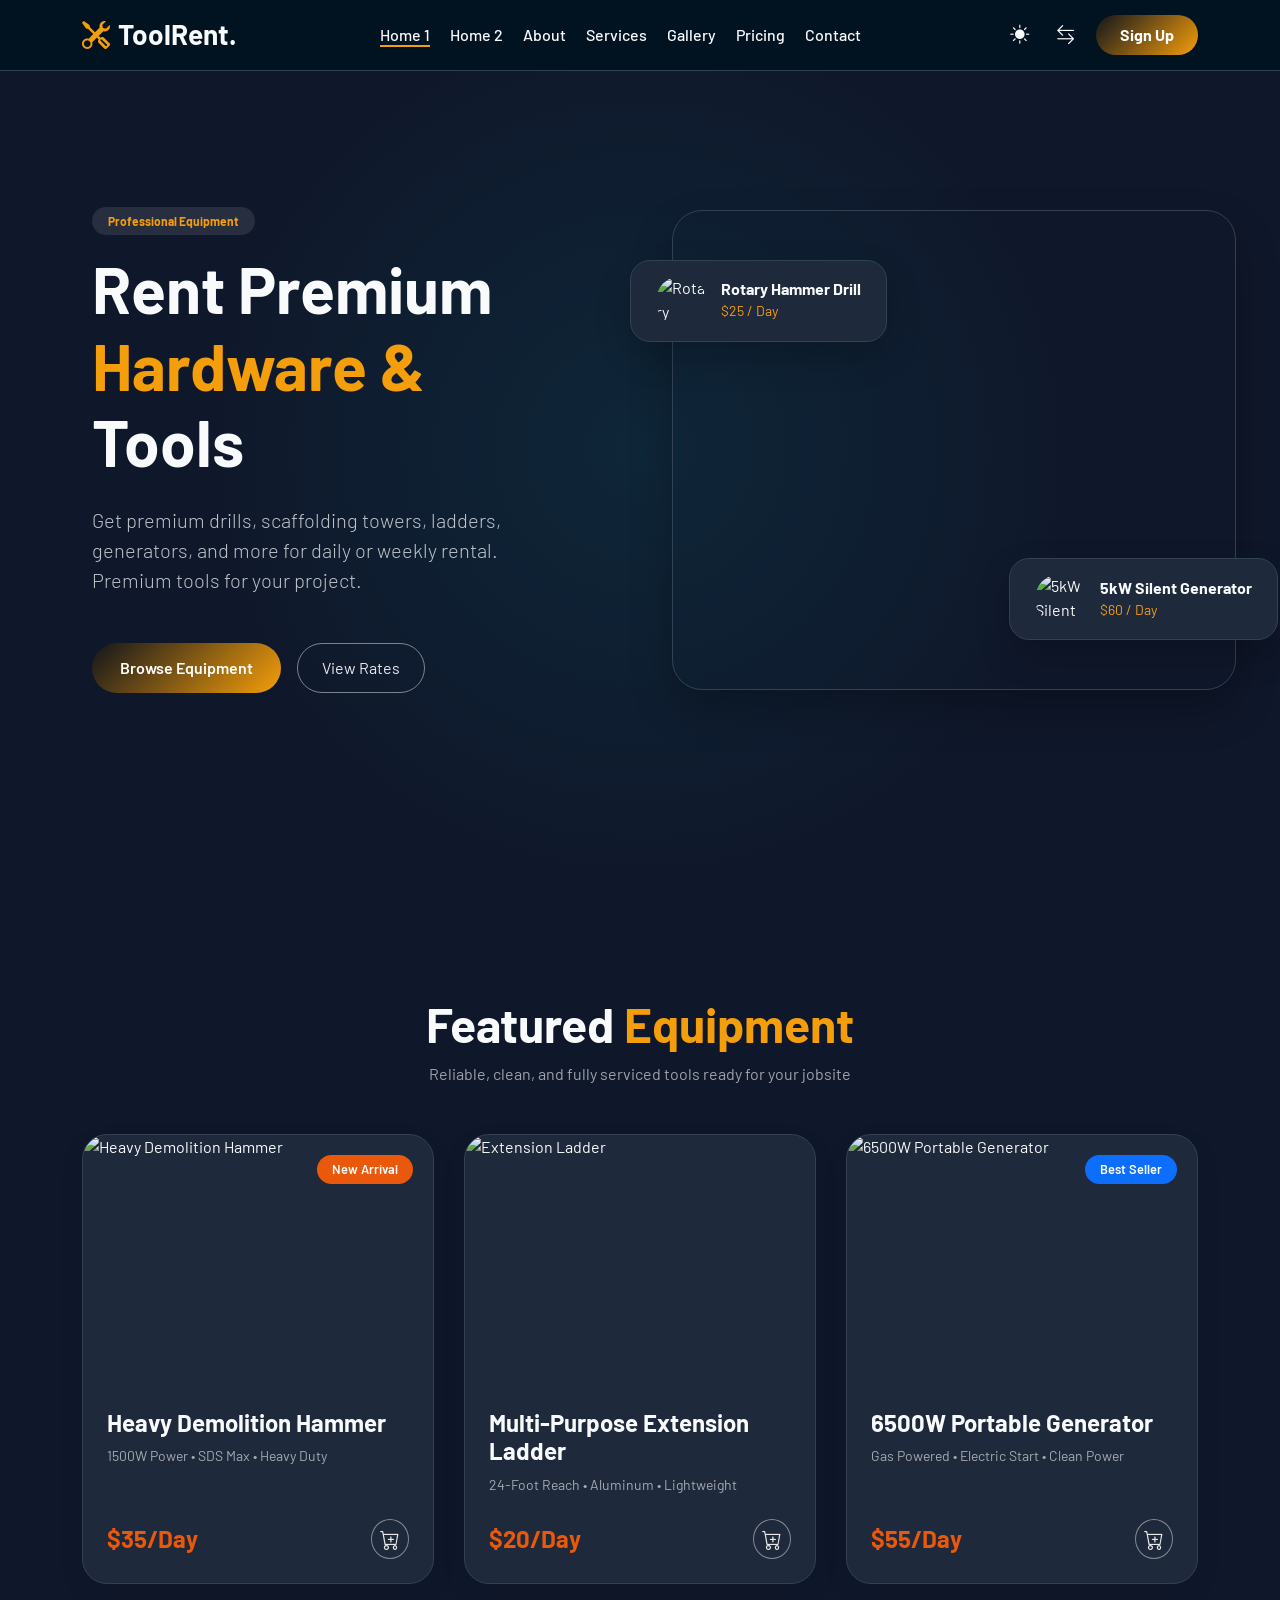
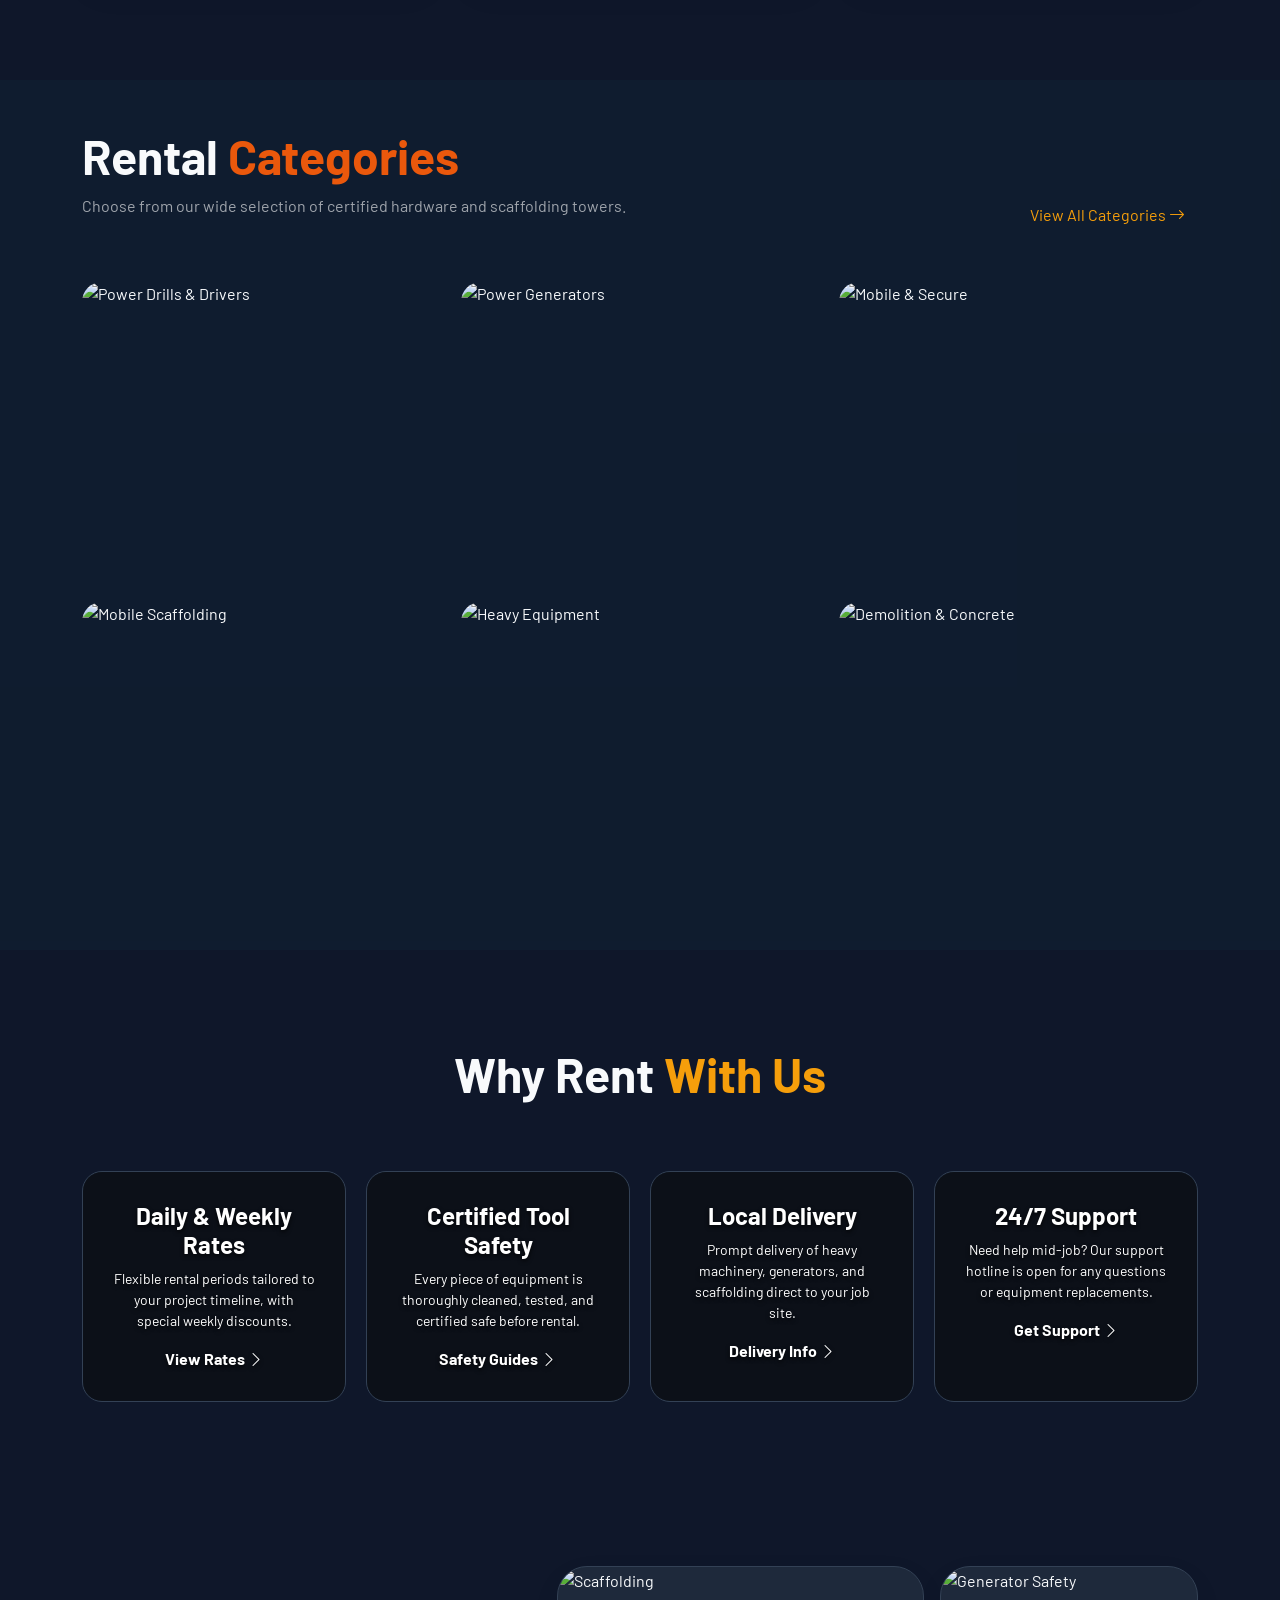
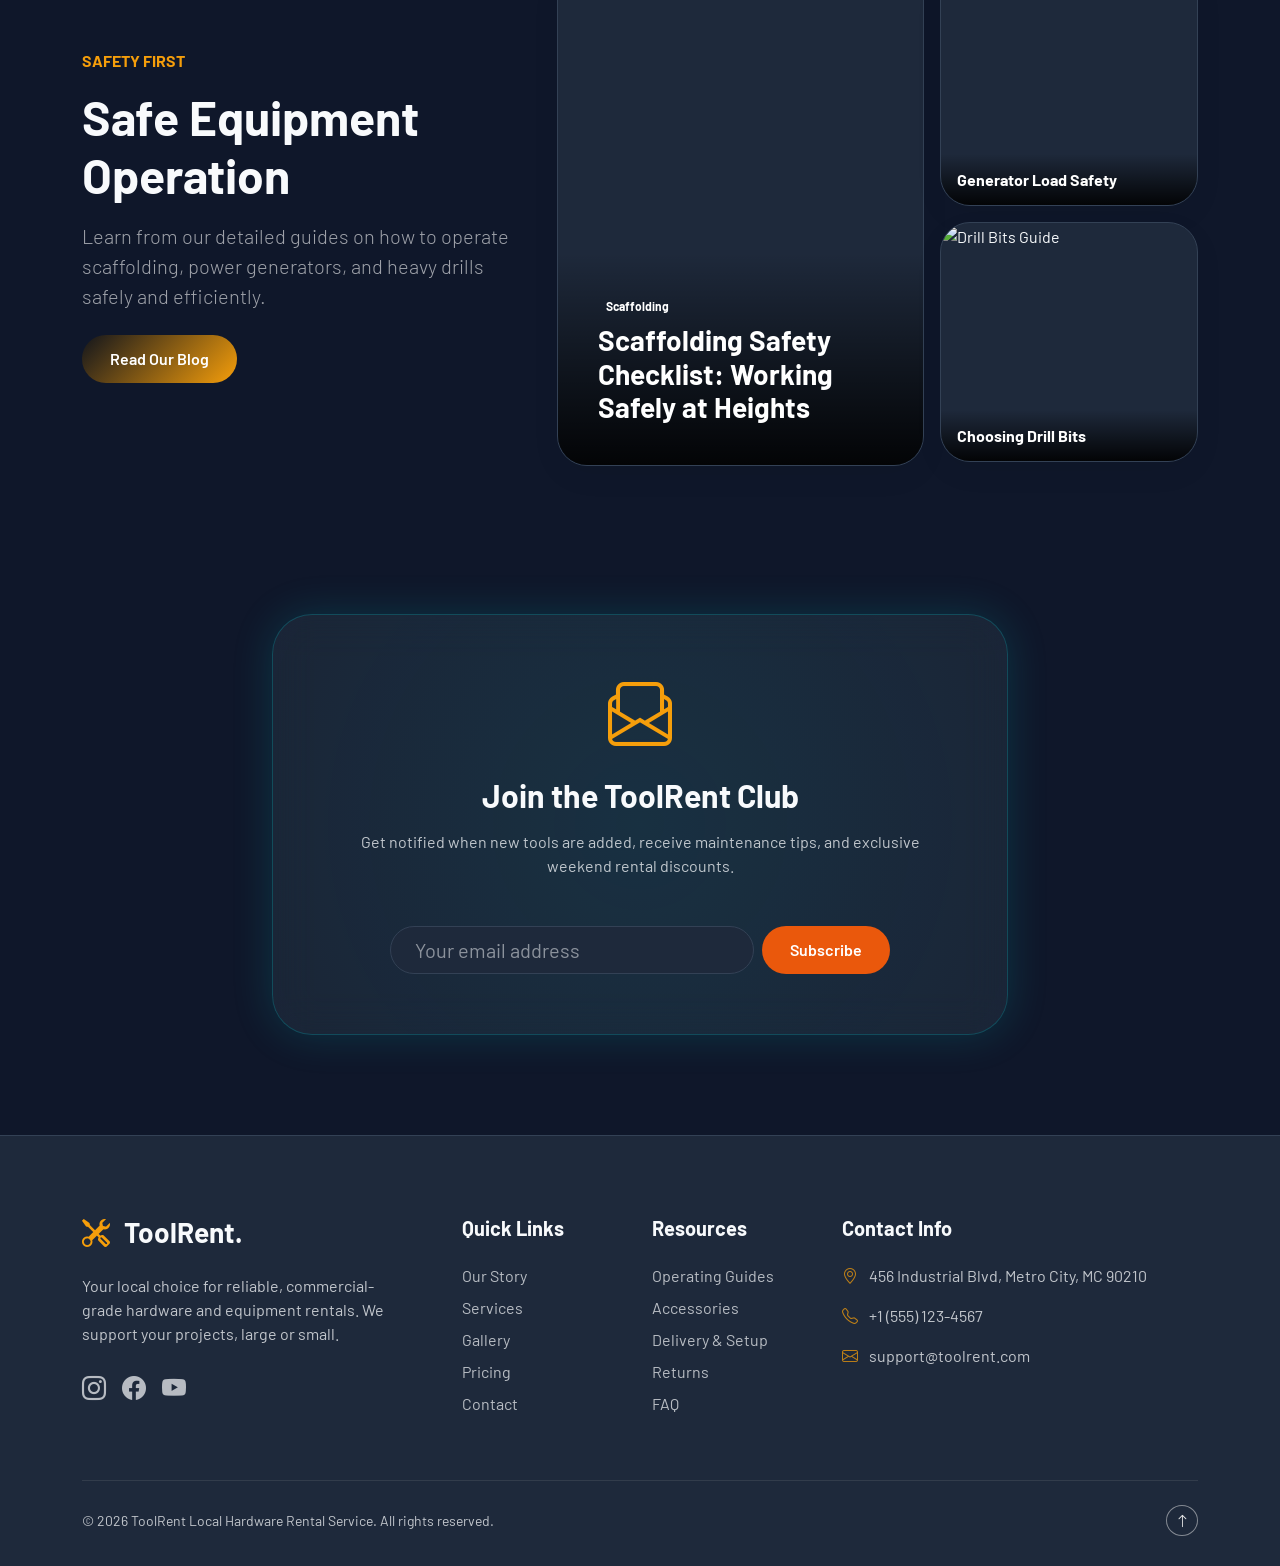
==== commit 95736981: "Fix RTL mode footer heading alignment and update imagery" ====
--- a/index.html
+++ b/index.html
@@ -10,7 +10,7 @@
     <!-- Bootstrap 5 CSS -->
     <link href="https://cdn.jsdelivr.net/npm/bootstrap@5.3.0/dist/css/bootstrap.min.css" rel="stylesheet" />
     <!-- Bootstrap Icons -->
-    <link href="https://cdn.jsdelivr.net/npm/bootstrap-icons@1.10.5/font/bootstrap-icons.css" rel="stylesheet" />
+    <link href="https://cdn.jsdelivr.net/npm/bootstrap-icons@1.11.3/font/bootstrap-icons.css" rel="stylesheet" />
     <!-- Custom CSS -->
     <link href="assets/css/style.css" rel="stylesheet" />
     <!-- Custom Styles for Home 1 specific features -->
@@ -94,6 +94,7 @@
         }
 
         @media (max-width: 991px) {
+            .hero-split { padding-top: 110px !important; }
             .ffc-1 { left: 20px; }
             .ffc-2 { right: 20px; }
             .hero-text-box { padding: 3rem 1.5rem; }
@@ -111,6 +112,19 @@
             display: grid;
             grid-template-columns: repeat(auto-fit, minmax(280px, 1fr));
             gap: 30px;
+        }
+
+        @media (min-width: 576px) and (max-width: 991px) {
+            .tools-grid {
+                grid-template-columns: repeat(2, 1fr);
+            }
+
+            .tools-grid .tools-card:last-child {
+                grid-column: 1 / span 2;
+                justify-self: center;
+                max-width: 350px;
+                width: 100%;
+            }
         }
 
         .tools-card {
@@ -406,7 +420,7 @@
                 <p class="lead mb-5 opacity-75 reveal-fade-up" style="transition-delay: 0.2s;">Get premium drills, scaffolding towers, ladders, generators, and more for daily or weekly rental. Premium tools for your project.</p>
                 <div class="d-flex flex-column flex-md-row gap-3 reveal-fade-up" style="transition-delay: 0.3s;">
                     <a class="btn-primary-custom" href="services.html">Browse Equipment</a>
-                    <a class="btn btn-outline-secondary rounded-pill px-4 d-inline-flex align-items-center justify-content-center" style="padding-top: 12px; padding-bottom: 12px; color: var(--text-color); border-color: var(--border-color);" href="about.html">View Rates</a>
+                    <a class="btn btn-outline-secondary rounded-pill px-4 d-inline-flex align-items-center justify-content-center" style="padding-top: 12px; padding-bottom: 12px; color: var(--text-color); border-color: var(--text-color);" href="about.html">View Rates</a>
                 </div>
             </div>
             <div class="col-lg-6 hero-image-wrapper position-relative">
@@ -466,7 +480,7 @@
                 <!-- Card 3 -->
                 <div class="tools-card premium-card reveal-fade-up" style="transition-delay: 0.3s;">
                     <div class="tools-badge bg-primary">Best Seller</div>
-                    <img alt="6500W Portable Generator" src="https://images.pexels.com/photos/3760067/pexels-photo-3760067.jpeg" />
+                    <img alt="6500W Portable Generator" src="https://encrypted-tbn0.gstatic.com/images?q=tbn:ANd9GcQoPKglFtUhwW1c4qSKrv_ZL22eJbCHSU_v1qa3CDMN7swD4o72B9W1mPM6&s=10" />
                     <div class="p-4 d-flex flex-column flex-grow-1">
                         <h4 class="fw-bold">6500W Portable Generator</h4>
                         <p class="text-muted mb-4 small">Gas Powered • Electric Start • Clean Power</p>
@@ -493,7 +507,7 @@
             </div>
             <div class="tool-masonry">
                 <div class="masonry-item reveal-zoom-in" style="transition-delay: 0s;">
-                    <img alt="Power Drills & Drivers" src="https://images.pexels.com/photos/2091374/pexels-photo-2091374.jpeg" />
+                    <img alt="Power Drills & Drivers" src="https://encrypted-tbn0.gstatic.com/images?q=tbn:ANd9GcSA7sj4eQ3wRlMjcVmnxKWhEnB2GH4Tkh0iWgjK0FTpyGtdZSeonxom9wQ&s=10" />
                     <div class="masonry-overlay">
                         <div>
                             <h5 class="text-white fw-bold mb-1">Power Drills & Drivers</h5>
@@ -502,7 +516,7 @@
                     </div>
                 </div>
                 <div class="masonry-item reveal-zoom-in" style="transition-delay: 0.1s;">
-                    <img alt="Power Generators" src="https://images.pexels.com/photos/257736/pexels-photo-257736.jpeg" />
+                    <img alt="Power Generators" src="https://encrypted-tbn0.gstatic.com/images?q=tbn:ANd9GcReftj2hjFfPEZVnifh32eNOhxiJNJ3dXQ5GUd2bgJ2jw&s=10" />
                     <div class="masonry-overlay">
                         <div>
                             <h5 class="text-white fw-bold mb-1">Power Generators</h5>
@@ -511,7 +525,7 @@
                     </div>
                 </div>
                 <div class="masonry-item reveal-zoom-in" style="transition-delay: 0.2s;">
-                    <img alt="Mobile & Secure" src="https://images.pexels.com/photos/4792521/pexels-photo-4792521.jpeg" />
+                    <img alt="Mobile & Secure" src="https://encrypted-tbn0.gstatic.com/images?q=tbn:ANd9GcTCdXhwlrieNaAJlT9Esk7ZGbbTgQ-_3uma711KtTZ8uVUEm_Iq5y5Tcitu&s=10" />
                     <div class="masonry-overlay">
                         <div>
                             <h5 class="text-white fw-bold mb-1">Ladders & Platforms</h5>
@@ -521,7 +535,7 @@
                 </div>
                 <div class="masonry-item reveal-zoom-in" style="transition-delay: 0.3s;">
                     <img alt="Mobile Scaffolding"
-                        src="https://images.pexels.com/photos/1590067/pexels-photo-1590067.jpeg" />
+                        src="https://thumbs.dreamstime.com/b/construction-scaffolding-structure-site-43773389.jpg" />
                     <div class="masonry-overlay">
                         <div>
                             <h5 class="text-white fw-bold mb-1">Steel Scaffolding Towers</h5>
@@ -530,7 +544,7 @@
                     </div>
                 </div>
                 <div class="masonry-item reveal-zoom-in" style="transition-delay: 0.4s;">
-                    <img alt="Heavy Equipment" src="https://images.pexels.com/photos/8960867/pexels-photo-8960867.jpeg" />
+                    <img alt="Heavy Equipment" src="https://encrypted-tbn0.gstatic.com/images?q=tbn:ANd9GcQs6JIX-S-8rqV0XS1we2XU93yZ0S_WpBoz2DrtC4SJ367Lx8HhAHI9Uf2k&s=10" />
                     <div class="masonry-overlay">
                         <div>
                             <h5 class="text-white fw-bold mb-1">NSA Heavy Equipment</h5>
@@ -597,7 +611,7 @@
                         <div class="col-md-7">
                             <div class="magazine-main premium-card">
                                 <img alt="Scaffolding"
-                                    src="https://images.pexels.com/photos/2219024/pexels-photo-2219024.jpeg" />
+                                    src="https://encrypted-tbn0.gstatic.com/images?q=tbn:ANd9GcRfvgi0RShesXlS702bK-FT-rnveQPVTzNsKQcvdA0RPlhI2qK4t8OSEG4&s=10" />
                                 <div class="magazine-content">
                                     <span class="badge bg-accent-custom mb-2">Scaffolding</span>
                                     <h3 class="fw-bold text-white mb-0">Scaffolding Safety Checklist: Working Safely at Heights</h3>
@@ -606,13 +620,13 @@
                         </div>
                         <div class="col-md-5 d-flex flex-column gap-3">
                             <div class="magazine-main premium-card" style="height: 240px;">
-                                <img alt="Generator Safety" src="https://images.pexels.com/photos/257736/pexels-photo-257736.jpeg" />
+                                <img alt="Generator Safety" src="https://encrypted-tbn0.gstatic.com/images?q=tbn:ANd9GcRwjwrj6Z8E-EORax-BLeYYnlvYb7I5Z2nbxm00NNwYWrSihar4zFtiPPg&s=10" />
                                 <div class="magazine-content p-3">
                                     <h5 class="fw-bold text-white mb-0 fs-6">Generator Load Safety</h5>
                                 </div>
                             </div>
                             <div class="magazine-main premium-card" style="height: 240px;">
-                                <img alt="Drill Bits Guide" src="https://images.pexels.com/photos/8005400/pexels-photo-8005400.jpeg" />
+                                <img alt="Drill Bits Guide" src="https://encrypted-tbn0.gstatic.com/images?q=tbn:ANd9GcTg3VPWTRZBIURzvrNMqrUlj2ncJ5M1gBp0vTNofxBh03BKtvYJN8CHqk4&s=10" />
                                 <div class="magazine-content p-3">
                                     <h5 class="fw-bold text-white mb-0 fs-6">Choosing Drill Bits</h5>
                                 </div>
@@ -651,7 +665,7 @@
         <div class="container">
             <div class="row gy-5">
                 <div class="col-lg-4 pe-lg-5">
-                    <h3 class="fw-bold text-white mb-4"><i class="bi bi-tools text-secondary-custom"></i> ToolRent.</h3>
+                    <h3 class="fw-bold text-white mb-4"><i class="bi bi-tools text-secondary-custom me-2"></i> ToolRent.</h3>
                     <p class="opacity-75 mb-4">Your local choice for reliable, commercial-grade hardware and equipment rentals. We support your projects, large or small.</p>
                     <div class="d-flex gap-3">
                         <a class="fs-4" href="#"><i class="bi bi-instagram"></i></a>
--- a/assets/css/style.css
+++ b/assets/css/style.css
@@ -68,6 +68,8 @@
 [data-theme="dark"] .btn-outline-secondary:hover {
   background-color: #eaeaea !important;
   color: #001220 !important;
+}[data-theme="dark"] .btn-close {
+  filter: invert(1) !important;
 }
 
 body {
@@ -326,7 +328,7 @@
 }
 
 /* RTL Support */
-[dir="rtl"] {
+[dir="rtl"], [dir="rtl"] body {
   text-align: right;
 }
 [dir="rtl"] .reveal-fade-left {
@@ -346,6 +348,70 @@
 [dir="rtl"] .me-auto {
   margin-left: auto !important;
   margin-right: 0 !important;
+}
+
+/* RTL Spacing Utilities */
+[dir="rtl"] .me-1 { margin-left: 0.25rem !important; margin-right: 0 !important; }
+[dir="rtl"] .me-2 { margin-left: 0.5rem !important; margin-right: 0 !important; }
+[dir="rtl"] .me-3 { margin-left: 1rem !important; margin-right: 0 !important; }
+[dir="rtl"] .me-4 { margin-left: 1.5rem !important; margin-right: 0 !important; }
+[dir="rtl"] .me-5 { margin-left: 3rem !important; margin-right: 0 !important; }
+
+[dir="rtl"] .ms-1 { margin-right: 0.25rem !important; margin-left: 0 !important; }
+[dir="rtl"] .ms-2 { margin-right: 0.5rem !important; margin-left: 0 !important; }
+[dir="rtl"] .ms-3 { margin-right: 1rem !important; margin-left: 0 !important; }
+[dir="rtl"] .ms-4 { margin-right: 1.5rem !important; margin-left: 0 !important; }
+[dir="rtl"] .ms-5 { margin-right: 3rem !important; margin-left: 0 !important; }
+
+[dir="rtl"] .pe-1 { padding-left: 0.25rem !important; padding-right: 0 !important; }
+[dir="rtl"] .pe-2 { padding-left: 0.5rem !important; padding-right: 0 !important; }
+[dir="rtl"] .pe-3 { padding-left: 1rem !important; padding-right: 0 !important; }
+[dir="rtl"] .pe-4 { padding-left: 1.5rem !important; padding-right: 0 !important; }
+[dir="rtl"] .pe-5 { padding-left: 3rem !important; padding-right: 0 !important; }
+
+[dir="rtl"] .ps-1 { padding-right: 0.25rem !important; padding-left: 0 !important; }
+[dir="rtl"] .ps-2 { padding-right: 0.5rem !important; padding-left: 0 !important; }
+[dir="rtl"] .ps-3 { padding-right: 1rem !important; padding-left: 0 !important; }
+[dir="rtl"] .ps-4 { padding-right: 1.5rem !important; padding-left: 0 !important; }
+[dir="rtl"] .ps-5 { padding-right: 3rem !important; padding-left: 0 !important; }
+
+@media (min-width: 992px) {
+  [dir="rtl"] .pe-lg-5 {
+    padding-left: 3rem !important;
+    padding-right: calc(var(--bs-gutter-x) * .5) !important;
+  }
+  [dir="rtl"] .ps-lg-5 {
+    padding-right: 3rem !important;
+    padding-left: calc(var(--bs-gutter-x) * .5) !important;
+  }
+}
+
+/* RTL Footer Alignment */
+[dir="rtl"] .footer {
+  text-align: right !important;
+}
+
+[dir="rtl"] .footer h3,
+[dir="rtl"] .footer h5 {
+  text-align: right !important;
+}
+
+[dir="rtl"] .footer p {
+  text-align: right !important;
+}
+
+[dir="rtl"] .footer ul {
+  padding-right: 0 !important;
+  padding-left: 0 !important;
+}
+
+[dir="rtl"] .footer ul li {
+  unicode-bidi: plaintext;
+  text-align: right !important;
+}
+
+[dir="rtl"] .footer .d-flex.gap-3 {
+  justify-content: flex-start;
 }
 
 /* RTL Form and Contact Fixes */
@@ -360,11 +426,6 @@
   left: 15px;
 }
 
-[dir="rtl"] .footer ul li {
-  unicode-bidi: plaintext;
-  text-align: right;
-}
-
 [dir="rtl"] .contact-box p {
   unicode-bidi: plaintext;
   /* Removed text-align: right so it inherits center alignment from .contact-box */
@@ -377,6 +438,31 @@
 
 [dir="rtl"] .text-end {
   text-align: left !important;
+}
+
+/* RTL Accordion button overrides */
+[dir="rtl"] .accordion-button {
+  text-align: right;
+}
+[dir="rtl"] .accordion-button::after {
+  margin-right: auto !important;
+  margin-left: 0 !important;
+}
+[dir="rtl"] .accordion-button i.me-3 {
+  margin-left: 1rem !important;
+  margin-right: 0 !important;
+}
+
+/* RTL Form Check / Checkbox overrides */
+[dir="rtl"] .form-check {
+  padding-right: 1.5em !important;
+  padding-left: 0 !important;
+  text-align: right !important;
+}
+[dir="rtl"] .form-check .form-check-input {
+  float: right !important;
+  margin-right: -1.5em !important;
+  margin-left: 0 !important;
 }
 
 /* Hero Separation */
@@ -397,3 +483,17 @@
     font-size: 2.5rem !important;
   }
 }
+
+/* Media query to remove extra blank space in hero sections on tablet/mobile heights */
+@media (max-width: 1024px) {
+  .hero-split,
+  .hero-parallax,
+  .about-hero,
+  .services-hero,
+  .gallery-hero {
+    height: auto !important;
+    min-height: auto !important;
+    padding-top: 130px !important;
+    padding-bottom: 80px !important;
+  }
+}
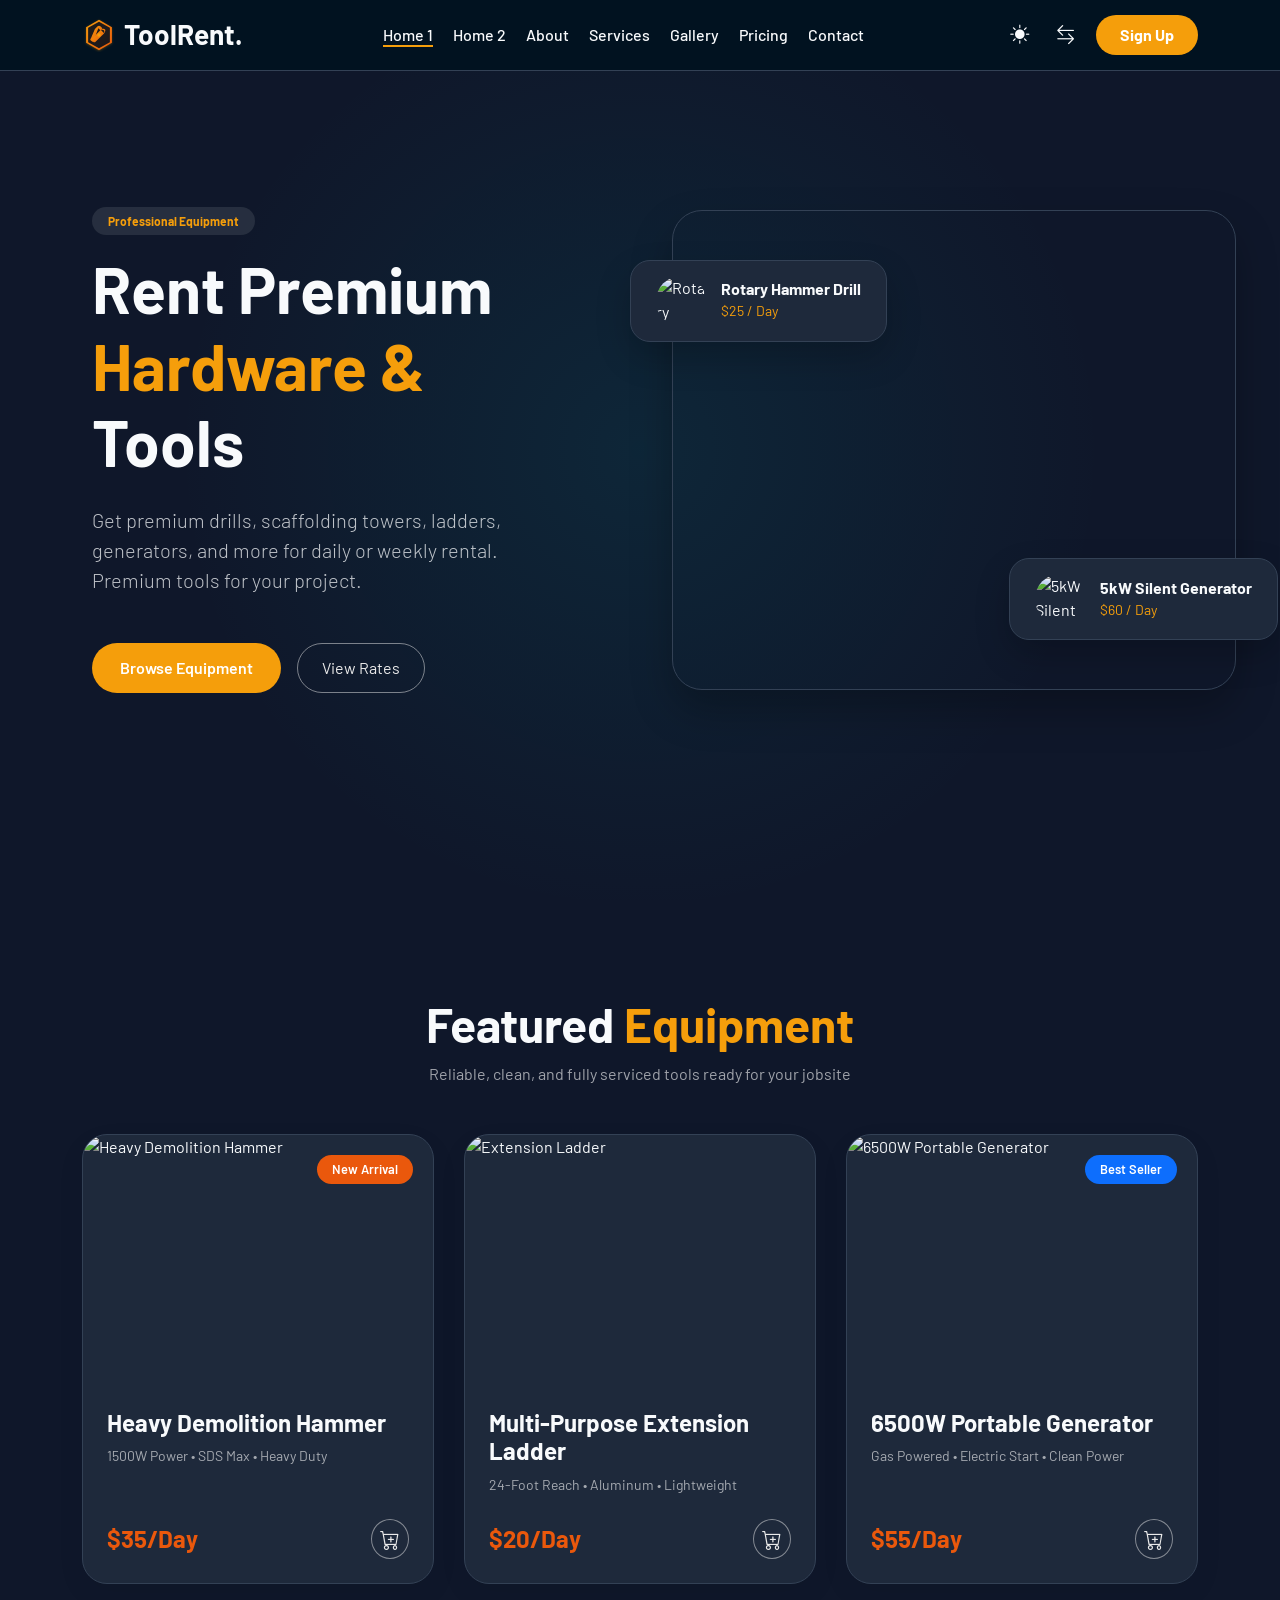
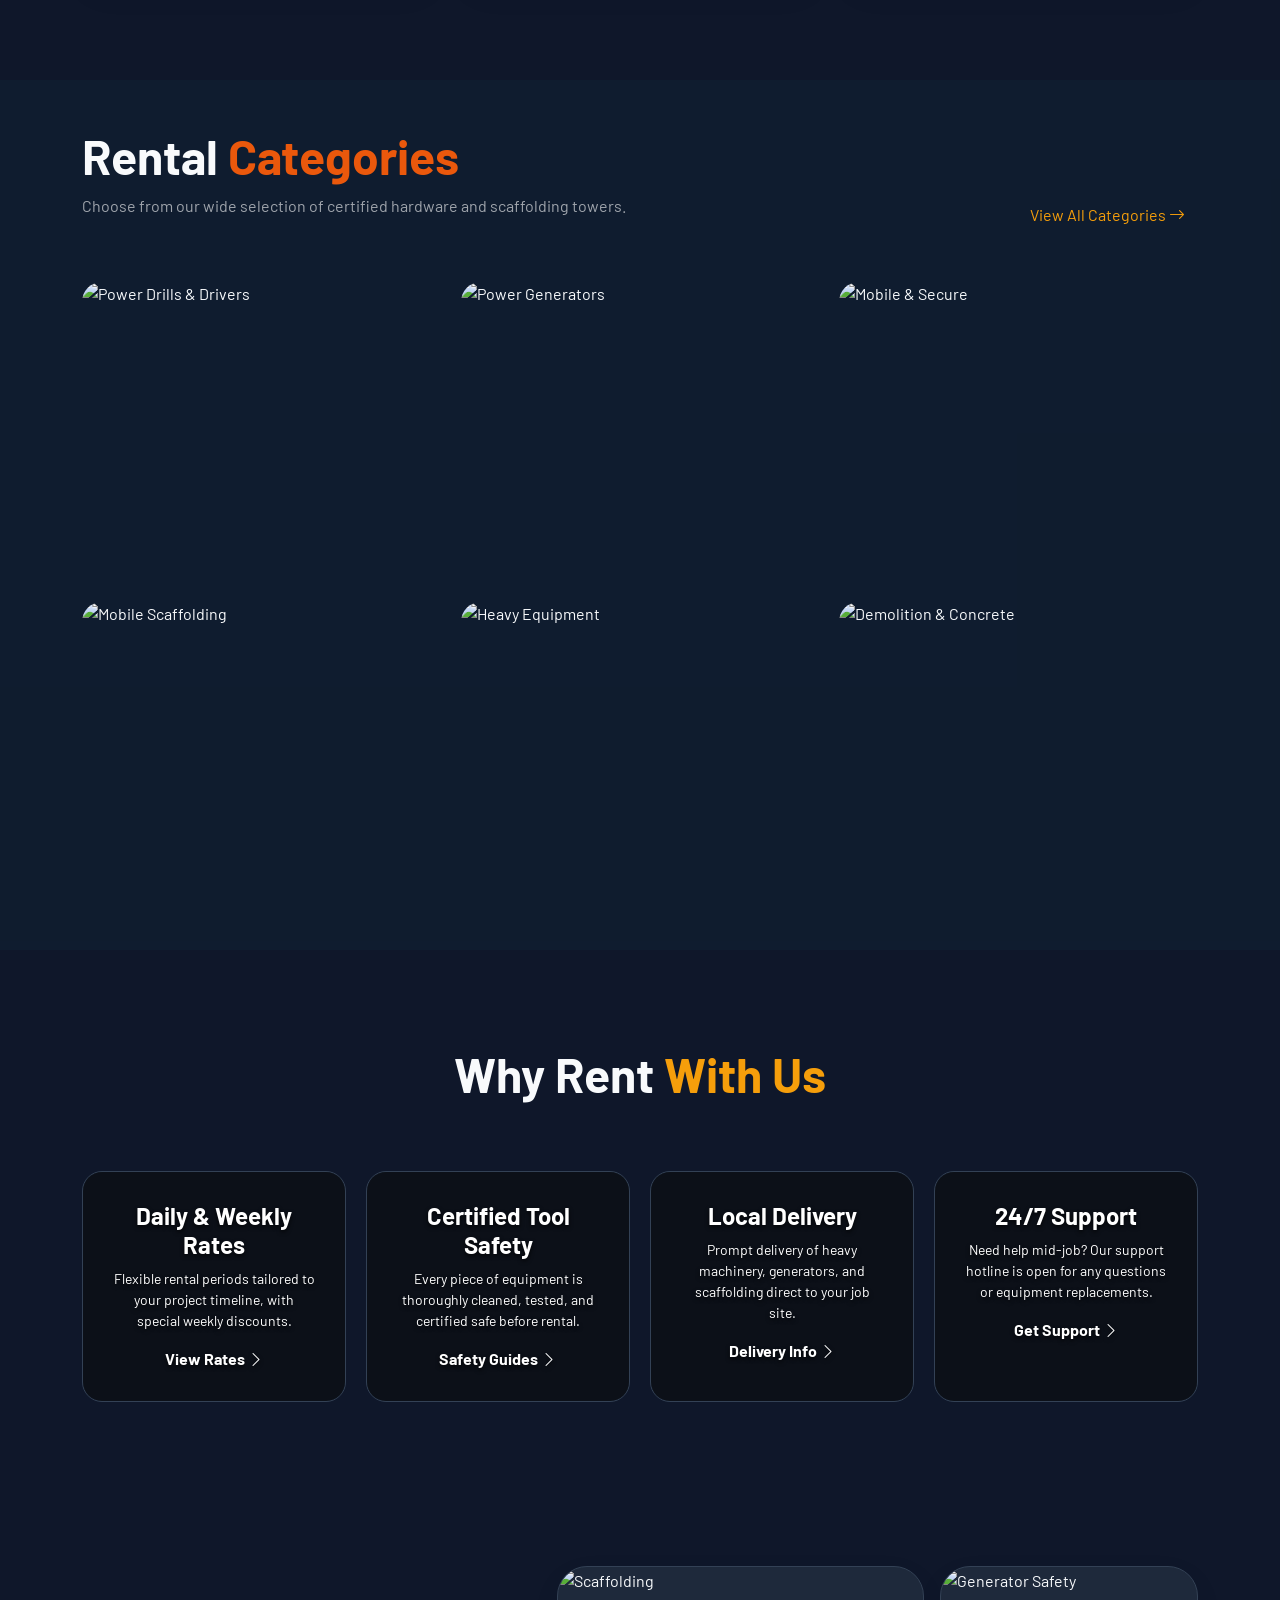
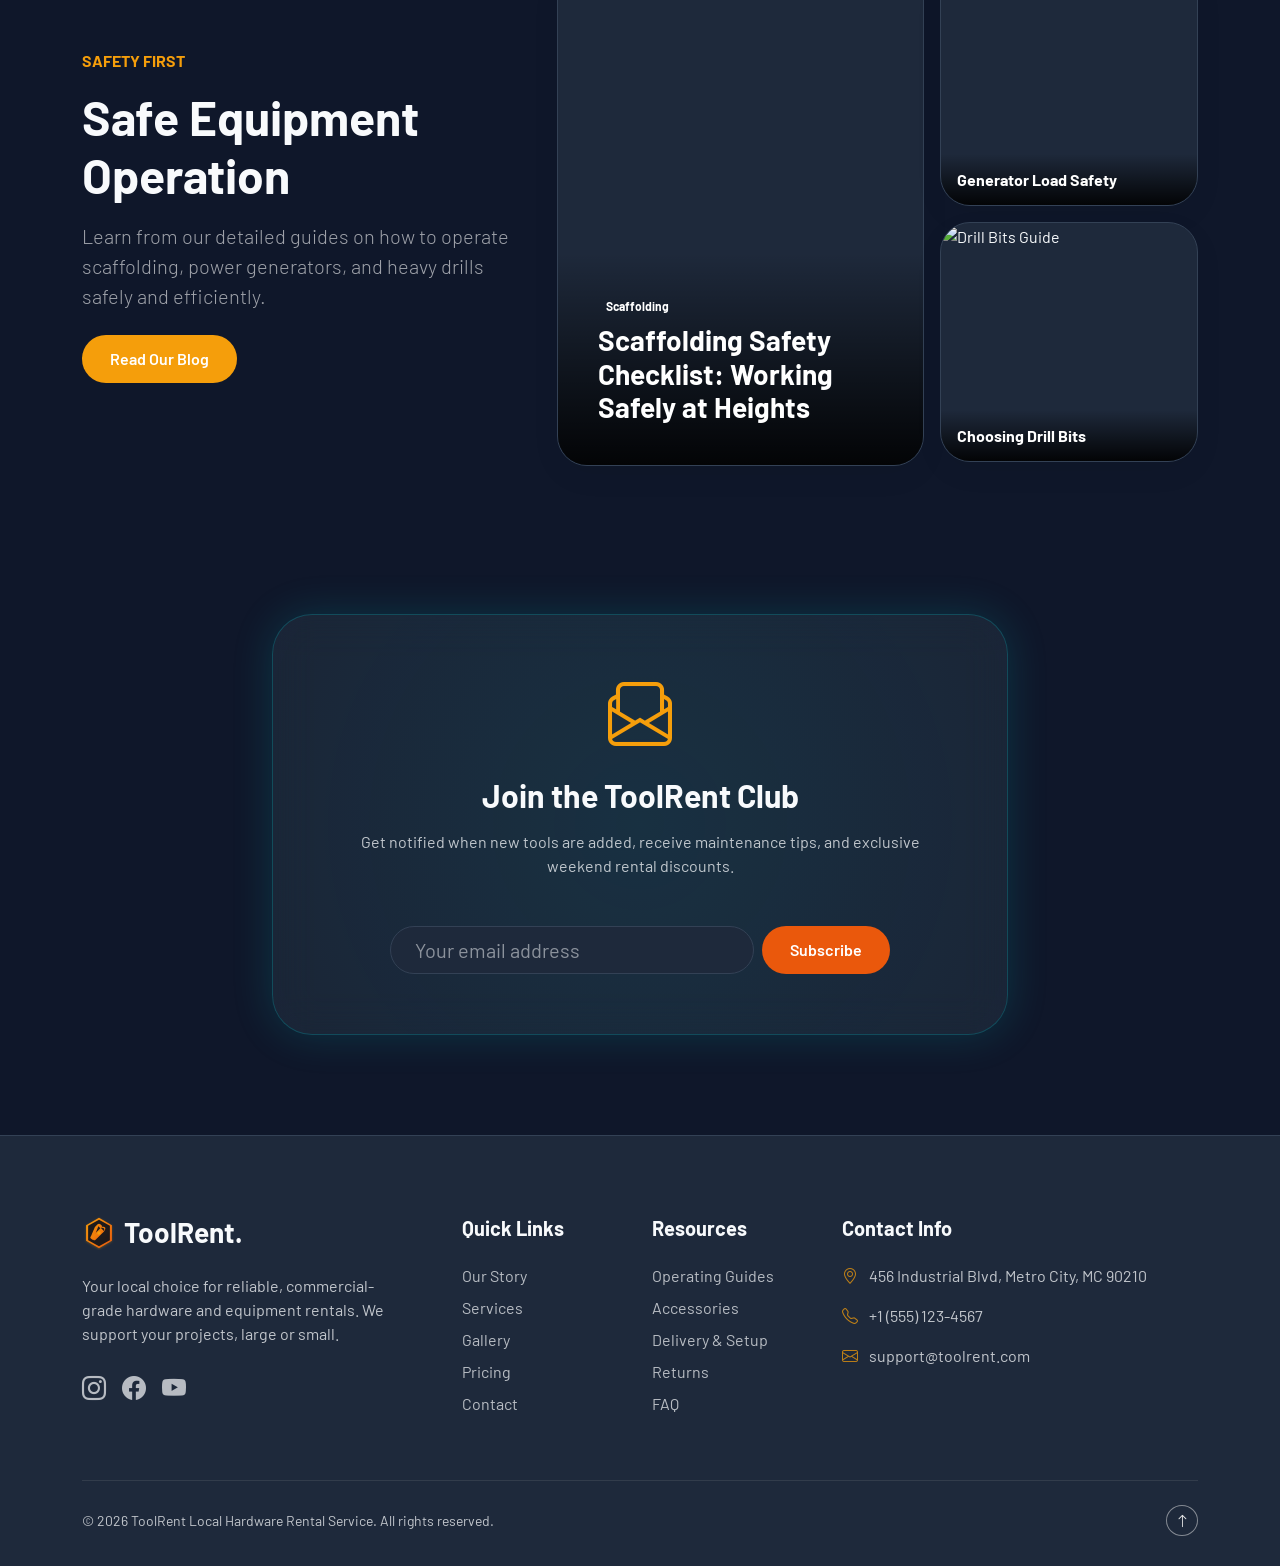
==== commit 14ae2699: "Standardize button styling and update brand logo across all pages" ====
--- a/index.html
+++ b/index.html
@@ -353,7 +353,7 @@
         <div class="container d-flex align-items-center justify-content-between">
             <a class="logo text-decoration-none" href="index.html">
                 <h3 class="m-0 fw-bold d-flex align-items-center gap-2">
-                    <i class="bi bi-tools text-secondary-custom"></i>
+                    <img src="assets/images/logo.svg" alt="ToolRent Logo" class="brand-logo-img" />
                     <span>ToolRent.</span>
                 </h3>
             </a>
@@ -384,7 +384,7 @@
     <!-- Mobile Offcanvas Menu -->
     <div class="offcanvas offcanvas-end" id="mobileMenu" style="background-color: var(--bg-color);" tabindex="-1">
         <div class="offcanvas-header border-bottom border-secondary">
-            <h5 class="offcanvas-title fw-bold"><i class="bi bi-tools text-secondary-custom"></i> ToolRent.</h5>
+            <h5 class="offcanvas-title fw-bold d-flex align-items-center gap-2"><img src="assets/images/logo.svg" alt="ToolRent Logo" class="brand-logo-img" style="width: 28px; height: 28px;" /> ToolRent.</h5>
             <button aria-label="Close" class="btn-close" data-bs-dismiss="offcanvas"
                 style="filter: invert(var(--bs-body-color-rgb));" type="button"></button>
         </div>
@@ -420,7 +420,7 @@
                 <p class="lead mb-5 opacity-75 reveal-fade-up" style="transition-delay: 0.2s;">Get premium drills, scaffolding towers, ladders, generators, and more for daily or weekly rental. Premium tools for your project.</p>
                 <div class="d-flex flex-column flex-md-row gap-3 reveal-fade-up" style="transition-delay: 0.3s;">
                     <a class="btn-primary-custom" href="services.html">Browse Equipment</a>
-                    <a class="btn btn-outline-secondary rounded-pill px-4 d-inline-flex align-items-center justify-content-center" style="padding-top: 12px; padding-bottom: 12px; color: var(--text-color); border-color: var(--text-color);" href="about.html">View Rates</a>
+                    <a class="btn btn-outline-secondary rounded-pill px-4 d-inline-flex align-items-center justify-content-center" style="padding-top: 12px; padding-bottom: 12px;" href="about.html">View Rates</a>
                 </div>
             </div>
             <div class="col-lg-6 hero-image-wrapper position-relative">
@@ -665,7 +665,7 @@
         <div class="container">
             <div class="row gy-5">
                 <div class="col-lg-4 pe-lg-5">
-                    <h3 class="fw-bold text-white mb-4"><i class="bi bi-tools text-secondary-custom me-2"></i> ToolRent.</h3>
+                    <h3 class="fw-bold text-white mb-4 d-flex align-items-center gap-2"><img src="assets/images/logo.svg" alt="ToolRent Logo" class="brand-logo-img" /> ToolRent.</h3>
                     <p class="opacity-75 mb-4">Your local choice for reliable, commercial-grade hardware and equipment rentals. We support your projects, large or small.</p>
                     <div class="d-flex gap-3">
                         <a class="fs-4" href="#"><i class="bi bi-instagram"></i></a>
--- a/assets/css/style.css
+++ b/assets/css/style.css
@@ -60,6 +60,18 @@
   color: #fff !important;
 }
 
+.btn-outline-secondary {
+  color: var(--color-secondary) !important;
+  border-color: var(--color-secondary) !important;
+  transition: all 0.3s ease;
+}
+
+.btn-outline-secondary:hover {
+  background-color: var(--color-secondary) !important;
+  color: #ffffff !important;
+  border-color: var(--color-secondary) !important;
+}
+
 [data-theme="dark"] .btn-outline-secondary {
   color: #eaeaea !important;
   border-color: rgba(234, 234, 234, 0.5) !important;
@@ -68,7 +80,10 @@
 [data-theme="dark"] .btn-outline-secondary:hover {
   background-color: #eaeaea !important;
   color: #001220 !important;
-}[data-theme="dark"] .btn-close {
+  border-color: #eaeaea !important;
+}
+
+[data-theme="dark"] .btn-close {
   filter: invert(1) !important;
 }
 
@@ -106,7 +121,7 @@
 
 /* Base Components */
 .btn-primary-custom {
-  background: linear-gradient(135deg, var(--color-primary), var(--color-secondary));
+  background-color: var(--color-secondary);
   color: #fff;
   border: none;
   padding: 12px 28px;
@@ -116,12 +131,13 @@
   display: inline-flex;
   justify-content: center;
   align-items: center;
-  transition: transform 0.3s ease, box-shadow 0.3s ease;
+  transition: transform 0.3s ease, box-shadow 0.3s ease, background-color 0.3s ease;
 }
 .btn-primary-custom:hover {
   transform: translateY(-3px);
-  box-shadow: 0 10px 20px rgba(0, 173, 181, 0.3);
+  box-shadow: 0 10px 20px rgba(245, 158, 11, 0.4);
   color: #fff;
+  background-color: var(--color-secondary);
 }
 
 .btn-accent-custom {
@@ -137,6 +153,16 @@
   transform: translateY(-3px);
   box-shadow: 0 10px 20px rgba(255, 87, 34, 0.3);
   color: #fff;
+}
+
+.brand-logo-img {
+  width: 34px;
+  height: 34px;
+  object-fit: contain;
+  transition: transform 0.3s ease;
+}
+.logo:hover .brand-logo-img {
+  transform: scale(1.08) rotate(5deg);
 }
 
 /* Header & Nav */
